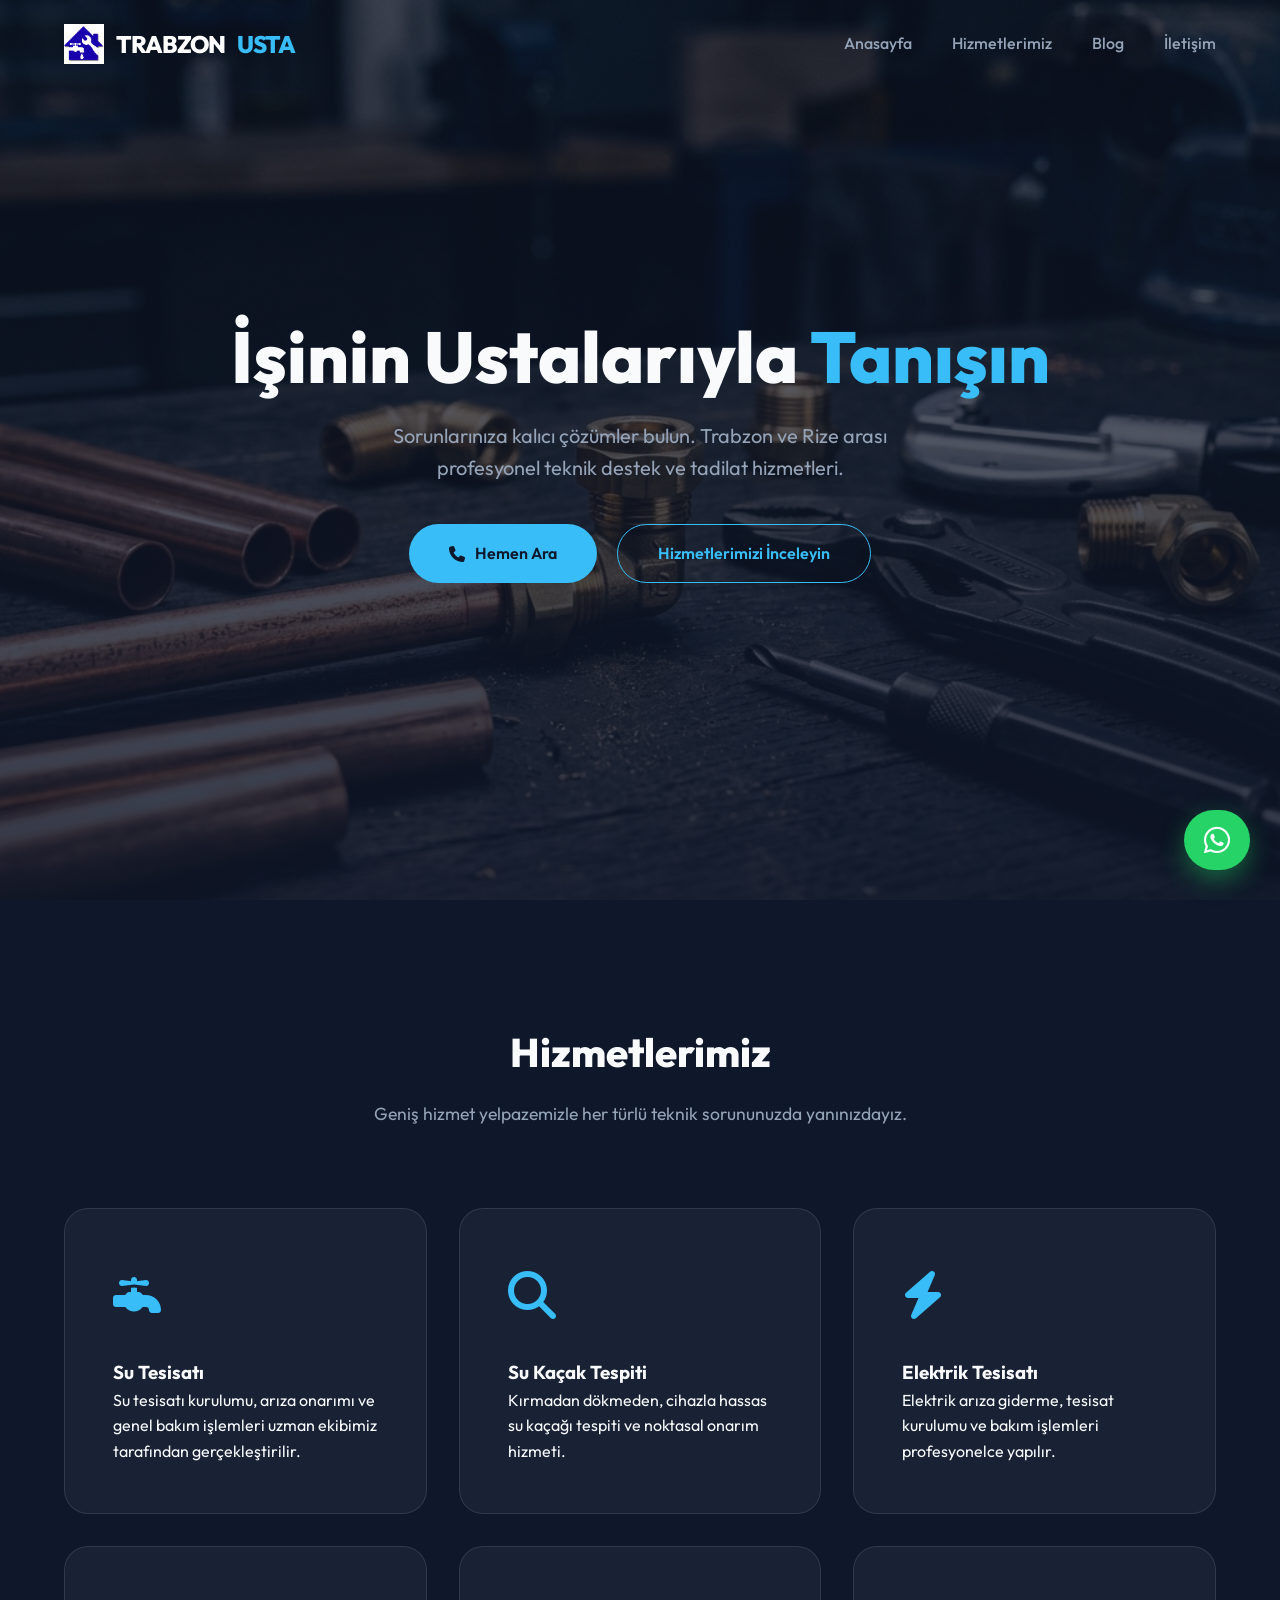
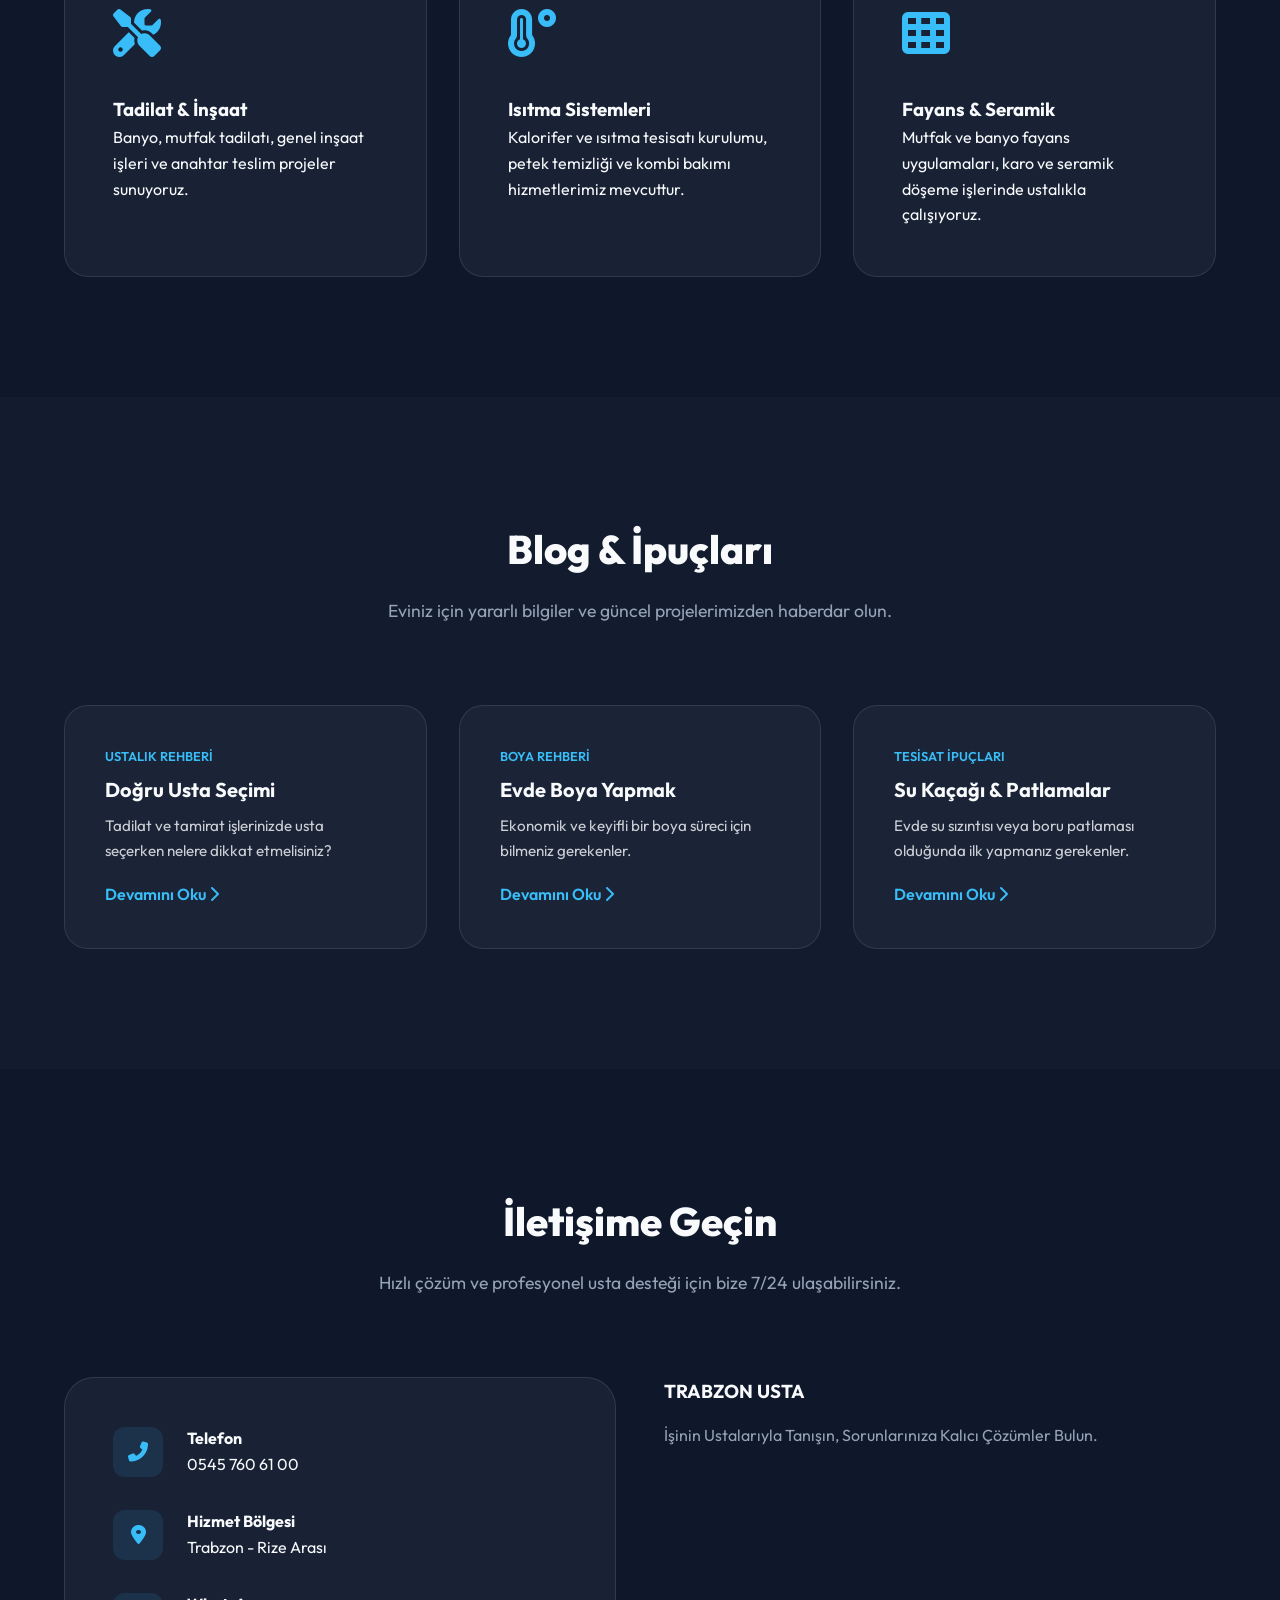
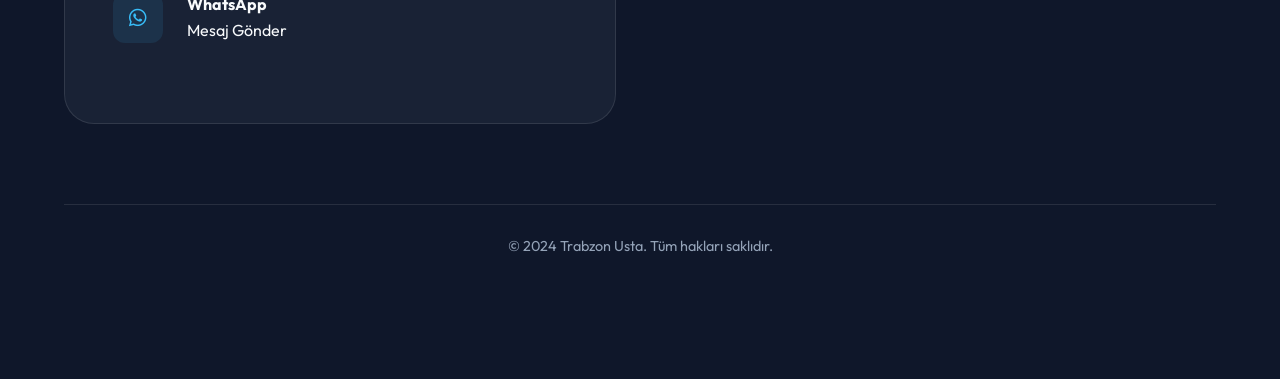
==== index.html @ 1ce7c8e1 "Fixed WhatsApp button glitch and added slide-out animation" ====
<!DOCTYPE html>
<html lang="tr">
<head>
    <meta charset="UTF-8">
    <meta name="viewport" content="width=device-width, initial-scale=1.0">
    <title>Trabzon Usta | İşinin Ustalarıyla Tanışın</title>
    <meta name="description" content="Trabzon ve Rize arası profesyonel su tesisatı, elektrik, tadilat ve genel inşaat işleri. Kalıcı çözümler için doğru adres.">
    
    <!-- Google Fonts -->
    <link rel="preconnect" href="https://fonts.googleapis.com">
    <link rel="preconnect" href="https://fonts.gstatic.com" crossorigin>
    
    <!-- Font Awesome -->
    <link rel="stylesheet" href="https://cdnjs.cloudflare.com/ajax/libs/font-awesome/6.4.0/css/all.min.css">
    
    <!-- Custom Style -->
    <link rel="stylesheet" href="style_v2.css">
</head>
<body>
    <div class="bg-mesh"></div>

    <nav id="navbar">
        <a href="#" class="logo">
            <img src="logo.png" alt="Trabzon Usta Logo">
            TRABZON<span>USTA</span>
        </a>
        <ul class="nav-links" id="nav-links">
            <li><a href="#home">Anasayfa</a></li>
            <li><a href="#services">Hizmetlerimiz</a></li>
            <li><a href="#blog">Blog</a></li>
            <li><a href="#contact">İletişim</a></li>
        </ul>
        <div class="mobile-toggle" id="mobile-toggle">
            <i class="fas fa-bars"></i>
        </div>
    </nav>

    <section class="hero" id="home">
        <div class="hero-content">
            <h1 class="reveal">İşinin Ustalarıyla <span>Tanışın</span></h1>
            <p class="reveal">Sorunlarınıza kalıcı çözümler bulun. Trabzon ve Rize arası profesyonel teknik destek ve tadilat hizmetleri.</p>
            <div class="cta-group reveal">
                <a href="tel:05457606100" class="btn btn-primary"><i class="fas fa-phone"></i> Hemen Ara</a>
                <a href="#services" class="btn btn-outline">Hizmetlerimizi İnceleyin</a>
            </div>
        </div>
    </section>

    <section class="section" id="services">
        <div class="section-header reveal">
            <h2>Hizmetlerimiz</h2>
            <p>Geniş hizmet yelpazemizle her türlü teknik sorununuzda yanınızdayız.</p>
        </div>
        <div class="services-grid">
            <div class="service-card reveal">
                <div class="service-icon"><i class="fas fa-faucet"></i></div>
                <h3>Su Tesisatı</h3>
                <p>Su tesisatı kurulumu, arıza onarımı ve genel bakım işlemleri uzman ekibimiz tarafından gerçekleştirilir.</p>
            </div>
            <div class="service-card reveal">
                <div class="service-icon"><i class="fas fa-search"></i></div>
                <h3>Su Kaçak Tespiti</h3>
                <p>Kırmadan dökmeden, cihazla hassas su kaçağı tespiti ve noktasal onarım hizmeti.</p>
            </div>
            <div class="service-card reveal">
                <div class="service-icon"><i class="fas fa-bolt"></i></div>
                <h3>Elektrik Tesisatı</h3>
                <p>Elektrik arıza giderme, tesisat kurulumu ve bakım işlemleri profesyonelce yapılır.</p>
            </div>
            <div class="service-card reveal">
                <div class="service-icon"><i class="fas fa-tools"></i></div>
                <h3>Tadilat & İnşaat</h3>
                <p>Banyo, mutfak tadilatı, genel inşaat işleri ve anahtar teslim projeler sunuyoruz.</p>
            </div>
            <div class="service-card reveal">
                <div class="service-icon"><i class="fas fa-temperature-high"></i></div>
                <h3>Isıtma Sistemleri</h3>
                <p>Kalorifer ve ısıtma tesisatı kurulumu, petek temizliği ve kombi bakımı hizmetlerimiz mevcuttur.</p>
            </div>
            <div class="service-card reveal">
                <div class="service-icon"><i class="fas fa-th"></i></div>
                <h3>Fayans & Seramik</h3>
                <p>Mutfak ve banyo fayans uygulamaları, karo ve seramik döşeme işlerinde ustalıkla çalışıyoruz.</p>
            </div>
        </div>
    </section>

    <section class="section" id="blog" style="background: rgba(30, 41, 59, 0.3);">
        <div class="section-header reveal">
            <h2>Blog & İpuçları</h2>
            <p>Eviniz için yararlı bilgiler ve güncel projelerimizden haberdar olun.</p>
        </div>
        <div class="services-grid" style="grid-template-columns: repeat(auto-fit, minmax(280px, 1fr));">
            <a href="blog/dogru-usta-secimi.html" class="blog-card-compact reveal">
                <div style="color: var(--accent-blue); font-size: 0.8rem; font-weight: 600; text-transform: uppercase; margin-bottom: 0.5rem;">Ustalık Rehberi</div>
                <h4 style="font-size: 1.25rem;">Doğru Usta Seçimi</h4>
                <p style="font-size: 0.95rem; opacity: 0.8; margin-top: 0.5rem;">Tadilat ve tamirat işlerinizde usta seçerken nelere dikkat etmelisiniz?</p>
                <div style="margin-top: auto; padding-top: 1.2rem; color: var(--accent-blue); font-weight: 600;">Devamını Oku <i class="fas fa-chevron-right"></i></div>
            </a>
            <a href="blog/evde-boya-yapmak.html" class="blog-card-compact reveal">
                <div style="color: var(--accent-blue); font-size: 0.8rem; font-weight: 600; text-transform: uppercase; margin-bottom: 0.5rem;">Boya Rehberi</div>
                <h4 style="font-size: 1.25rem;">Evde Boya Yapmak</h4>
                <p style="font-size: 0.95rem; opacity: 0.8; margin-top: 0.5rem;">Ekonomik ve keyifli bir boya süreci için bilmeniz gerekenler.</p>
                <div style="margin-top: auto; padding-top: 1.2rem; color: var(--accent-blue); font-weight: 600;">Devamını Oku <i class="fas fa-chevron-right"></i></div>
            </a>
            <a href="blog/su-kacagi-tespiti.html" class="blog-card-compact reveal">
                <div style="color: var(--accent-blue); font-size: 0.8rem; font-weight: 600; text-transform: uppercase; margin-bottom: 0.5rem;">Tesisat İpuçları</div>
                <h4 style="font-size: 1.25rem;">Su Kaçağı & Patlamalar</h4>
                <p style="font-size: 0.95rem; opacity: 0.8; margin-top: 0.5rem;">Evde su sızıntısı veya boru patlaması olduğunda ilk yapmanız gerekenler.</p>
                <div style="margin-top: auto; padding-top: 1.2rem; color: var(--accent-blue); font-weight: 600;">Devamını Oku <i class="fas fa-chevron-right"></i></div>
            </a>
        </div>
    </section>

    <footer class="section" id="contact">
        <div class="section-header reveal">
            <h2>İletişime Geçin</h2>
            <p>Hızlı çözüm ve profesyonel usta desteği için bize 7/24 ulaşabilirsiniz.</p>
        </div>
        
        <div class="contact-container">
            <div class="contact-info-card reveal">
                <div class="contact-item">
                    <i class="fas fa-phone-alt"></i>
                    <div>
                        <h4>Telefon</h4>
                        <p><a href="tel:05457606100" style="color: inherit; text-decoration: none;">0545 760 61 00</a></p>
                    </div>
                </div>
                <div class="contact-item">
                    <i class="fas fa-map-marker-alt"></i>
                    <div>
                        <h4>Hizmet Bölgesi</h4>
                        <p>Trabzon - Rize Arası</p>
                    </div>
                </div>
                <div class="contact-item">
                    <i class="fab fa-whatsapp"></i>
                    <div>
                        <h4>WhatsApp</h4>
                        <p><a href="https://wa.me/905457606100" style="color: inherit; text-decoration: none;">Mesaj Gönder</a></p>
                    </div>
                </div>
            </div>

            <div class="reveal">
                <h3>TRABZON USTA</h3>
                <p style="color: var(--text-secondary); margin-top: 1rem;">İşinin Ustalarıyla Tanışın, Sorunlarınıza Kalıcı Çözümler Bulun.</p>
            </div>
        </div>

        <div style="text-align: center; margin-top: 80px; padding-top: 30px; border-top: 1px solid var(--glass-border);">
            <p style="color: var(--text-secondary); font-size: 0.9rem;">&copy; 2024 Trabzon Usta. Tüm hakları saklıdır.</p>
        </div>
    </footer>

    <!-- WhatsApp Button Animated -->
    <a href="https://wa.me/905457606100" class="whatsapp-btn" target="_blank">
        <i class="fab fa-whatsapp"></i>
        <span>Bize Ulaşın</span>
    </a>

    <script src="main.js"></script>
</body>
</html>
---- style_v2.css ----
@import url('https://fonts.googleapis.com/css2?family=Outfit:wght@300;400;600;800&display=swap');

:root {
    --bg-dark: #0f172a;
    --bg-card: rgba(30, 41, 59, 0.7);
    --accent-blue: #38bdf8;
    --accent-gold: #fbbf24;
    --text-primary: #f8fafc;
    --text-secondary: #94a3b8;
    --glass-border: rgba(255, 255, 255, 0.1);
    --transition-smooth: all 0.4s cubic-bezier(0.4, 0, 0.2, 1);
}

* { margin: 0; padding: 0; box-sizing: border-box; font-family: 'Outfit', sans-serif; }
html { scroll-behavior: smooth; }
body { background-color: var(--bg-dark); color: var(--text-primary); line-height: 1.6; overflow-x: hidden; }

/* Background Mesh */
.bg-mesh {
    position: fixed; top: 0; left: 0; width: 100%; height: 100%; z-index: -2;
    background: radial-gradient(circle at 0% 0%, rgba(56, 189, 248, 0.08) 0%, transparent 50%),
                radial-gradient(circle at 100% 100%, rgba(251, 191, 36, 0.05) 0%, transparent 50%);
}

/* Navbar */
nav {
    position: fixed; top: 0; width: 100%; padding: 1.5rem 5%;
    display: flex; justify-content: space-between; align-items: center;
    z-index: 1000; transition: var(--transition-smooth);
}

nav.scrolled {
    background: rgba(15, 23, 42, 0.85);
    -webkit-backdrop-filter: blur(12px); backdrop-filter: blur(12px);
    padding: 1rem 5%; border-bottom: 1px solid var(--glass-border);
}

.logo { 
    font-size: 1.5rem; font-weight: 800; text-decoration: none; color: white; letter-spacing: -1px; 
    display: flex; align-items: center; gap: 12px;
}
.logo img { height: 40px; width: auto; }
.logo span { color: var(--accent-blue); }

.nav-links { display: flex; gap: 2.5rem; list-style: none; }
.nav-links a { text-decoration: none; color: var(--text-secondary); font-weight: 500; transition: var(--transition-smooth); }
.nav-links a:hover { color: white; }

.mobile-toggle { display: none; color: white; font-size: 1.5rem; cursor: pointer; }

/* Hero Section */
.hero {
    height: 100vh; min-height: 600px; display: flex; align-items: center; justify-content: center; text-align: center;
    background: linear-gradient(rgba(15,23,42,0.6), rgba(15,23,42,0.85)), url('background.png');
    background-size: cover; background-position: center; background-attachment: fixed;
    padding: 0 5%;
}

.hero-content { max-width: 850px; }
.hero h1 { font-size: clamp(2.2rem, 8vw, 4.5rem); font-weight: 800; margin-bottom: 1.5rem; line-height: 1.1; }
.hero h1 span { color: var(--accent-blue); }
.hero p { font-size: 1.25rem; color: var(--text-secondary); margin-bottom: 2.5rem; max-width: 600px; margin-left: auto; margin-right: auto; }

.cta-group { display: flex; gap: 1.2rem; justify-content: center; flex-wrap: wrap; }

/* Buttons */
.btn { 
    padding: 1rem 2.5rem; border-radius: 50px; text-decoration: none; font-weight: 600; 
    transition: var(--transition-smooth); display: inline-flex; align-items: center; gap: 10px;
}
.btn-primary { background: var(--accent-blue); color: var(--bg-dark); }
.btn-outline { border: 1px solid var(--accent-blue); color: var(--accent-blue); }

.btn:hover { transform: translateY(-5px); box-shadow: 0 10px 20px rgba(56, 189, 248, 0.2); }

/* Sections */
.section { padding: 120px 5%; position: relative; }
.section-header { text-align: center; margin-bottom: 80px; }
.section-header h2 { font-size: 2.5rem; margin-bottom: 1rem; font-weight: 800; }
.section-header p { color: var(--text-secondary); font-size: 1.1rem; }

/* Grids */
.services-grid { display: grid; grid-template-columns: repeat(auto-fit, minmax(320px, 1fr)); gap: 2rem; }
.service-card {
    background: var(--bg-card); padding: 3rem; border-radius: 24px; border: 1px solid var(--glass-border);
    -webkit-backdrop-filter: blur(10px); backdrop-filter: blur(10px); transition: var(--transition-smooth);
}
.service-card:hover { transform: translateY(-10px); border-color: var(--accent-blue); background: rgba(30, 41, 59, 0.9); }
.service-icon { font-size: 3rem; color: var(--accent-blue); margin-bottom: 1.5rem; }

/* Blog Compact Cards */
.blog-card-compact {
    background: var(--bg-card); padding: 2.5rem; border-radius: 24px; border: 1px solid var(--glass-border);
    text-decoration: none !important; color: inherit; transition: var(--transition-smooth);
    -webkit-backdrop-filter: blur(10px); backdrop-filter: blur(10px);
    display: flex; flex-direction: column; height: 100%;
}
.blog-card-compact:hover { border-color: var(--accent-blue); transform: translateY(-8px); background: rgba(30, 41, 59, 0.9); }

/* Contact Area */
.contact-container { display: grid; grid-template-columns: repeat(auto-fit, minmax(300px, 1fr)); gap: 3rem; margin-top: 50px; }
.contact-info-card { padding: 3rem; background: var(--bg-card); border-radius: 30px; border: 1px solid var(--glass-border); }
.contact-item { display: flex; align-items: center; gap: 1.5rem; margin-bottom: 2rem; }
.contact-item i { width: 50px; height: 50px; background: rgba(56, 189, 248, 0.1); border-radius: 12px; display: flex; justify-content: center; align-items: center; color: var(--accent-blue); font-size: 1.25rem; }

/* WhatsApp Premium Button */
.whatsapp-btn {
    position: fixed; bottom: 30px; right: 30px; 
    height: 60px; min-width: 60px;
    background: #25d366; border-radius: 50px; 
    display: flex; align-items: center; justify-content: center;
    color: white; text-decoration: none !important;
    box-shadow: 0 10px 25px rgba(37, 211, 102, 0.4); z-index: 1001;
    transition: all 0.5s cubic-bezier(0.68, -0.55, 0.265, 1.55);
    overflow: hidden; padding: 0 18px; border: none;
}
.whatsapp-btn i { font-size: 30px; min-width: 30px; text-align: center; border: none; text-decoration: none; }
.whatsapp-btn span {
    max-width: 0; opacity: 0; white-space: nowrap;
    transition: all 0.5s ease; font-weight: 600; font-size: 1rem;
    margin-left: 0;
}
.whatsapp-btn:hover {
    padding: 0 25px; border-radius: 50px;
}
.whatsapp-btn:hover span {
    max-width: 200px; opacity: 1; margin-left: 10px;
}
.whatsapp-btn::after { display: none; } /* Bozuk çizgileri engellemek için */

@keyframes pulse-wa {
    0% { box-shadow: 0 0 0 0 rgba(37, 211, 102, 0.7); }
    70% { box-shadow: 0 0 0 15px rgba(37, 211, 102, 0); }
    100% { box-shadow: 0 0 0 0 rgba(37, 211, 102, 0); }
}
.whatsapp-btn { animation: pulse-wa 2s infinite; }

/* Animations */
.reveal { opacity: 0; transform: translateY(30px); transition: 1s cubic-bezier(0.4, 0, 0.2, 1); }
.reveal.active { opacity: 1; transform: translateY(0); }

/* Mobile */
@media (max-width: 768px) {
    .section { padding: 80px 5%; }
    .hero h1 { font-size: 2.5rem; }
    .nav-links { display: none; } /* Simplified */
    .whatsapp-btn span { display: none; } /* Mobilde sadece ikon kalsın yer kaplamasın */
    .whatsapp-btn { width: 60px; padding: 0; border-radius: 50%; }
}
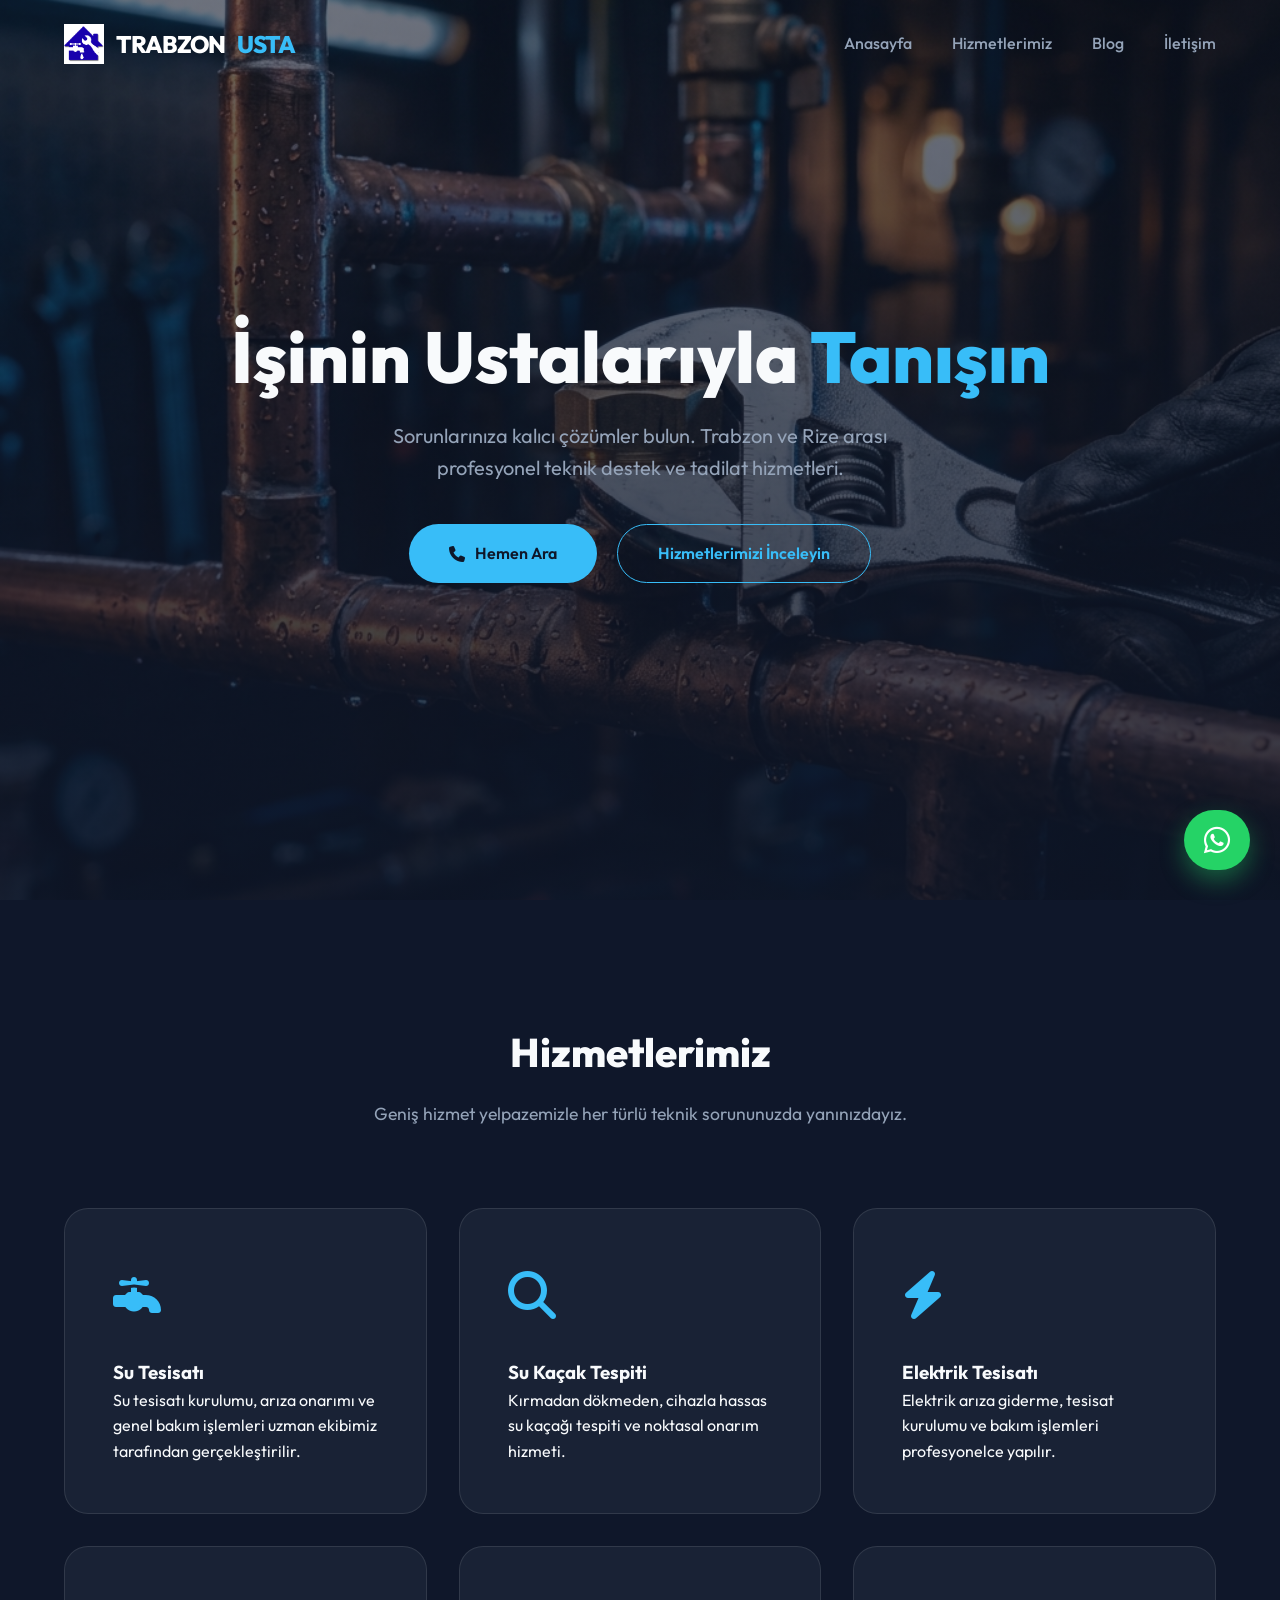
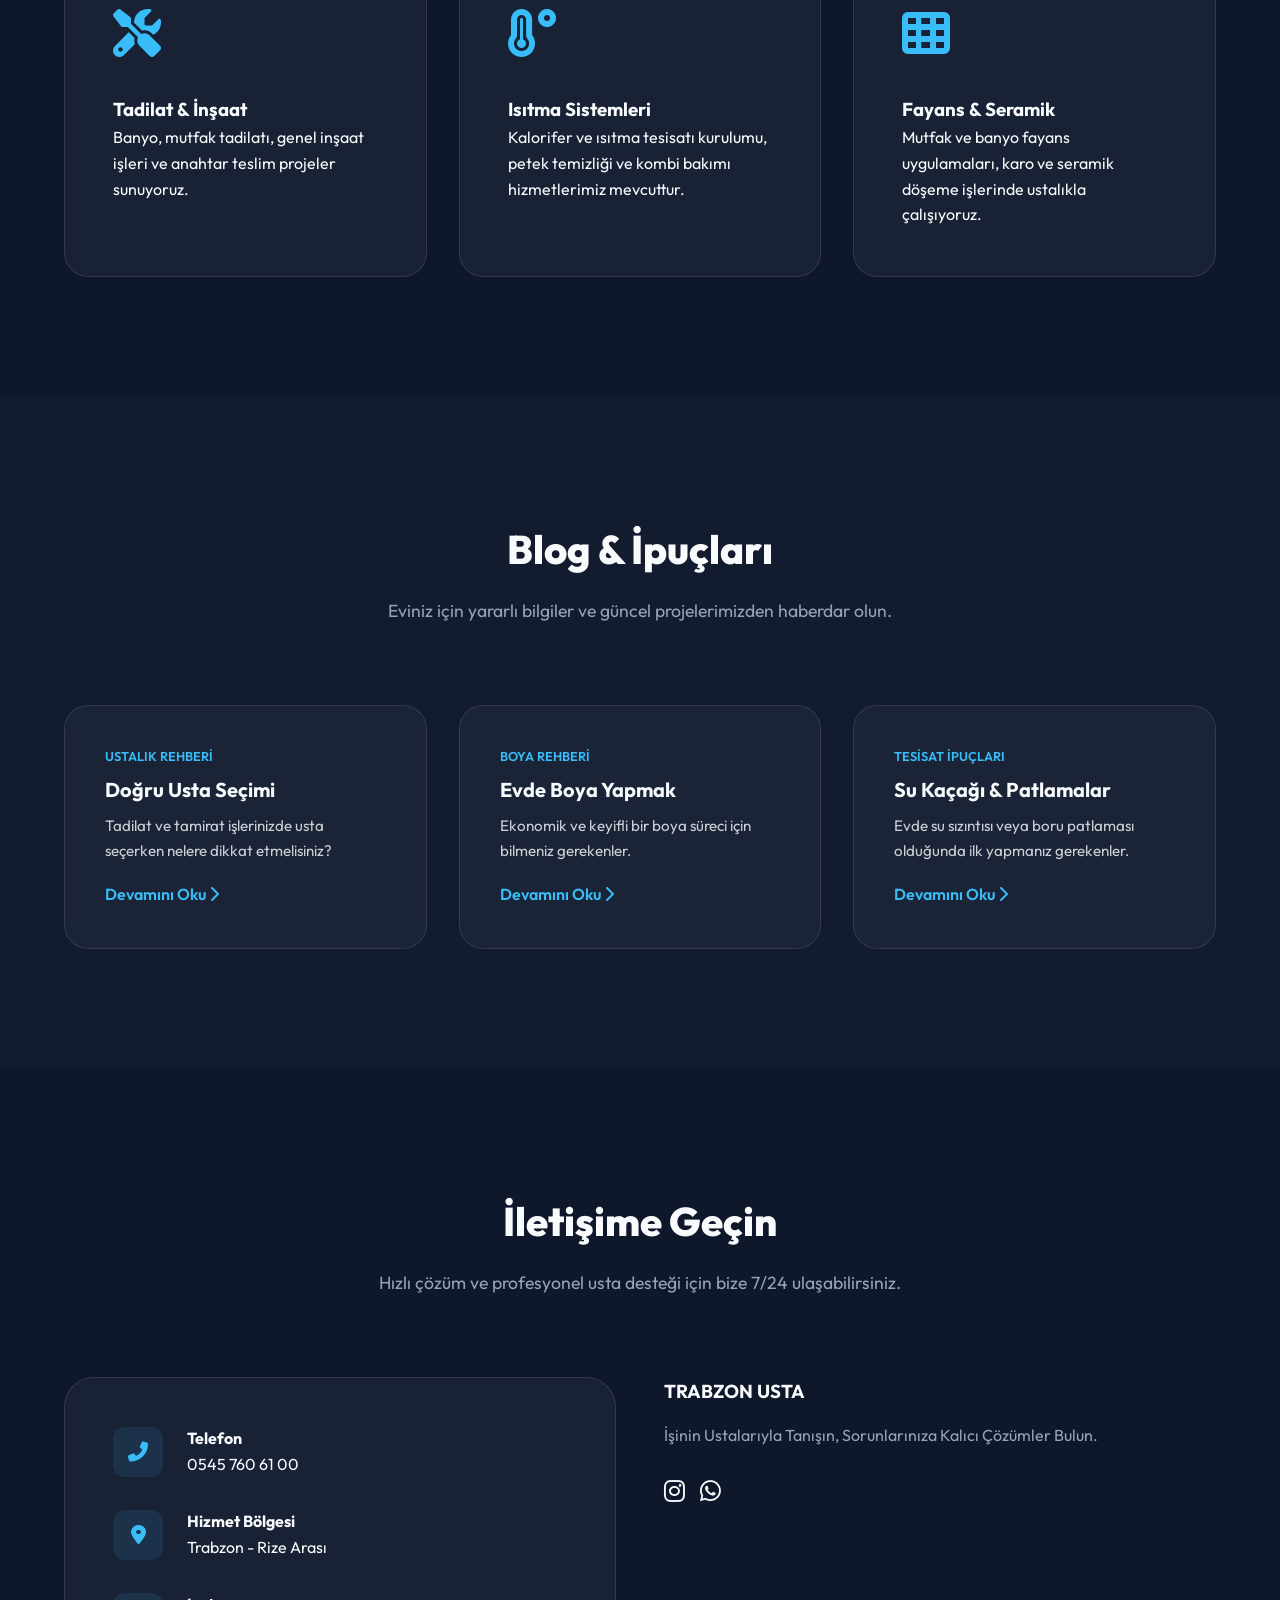
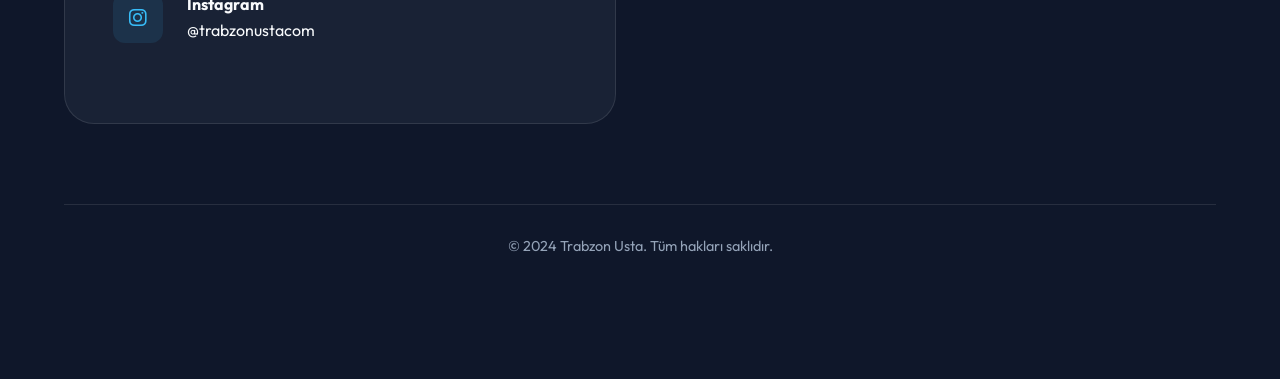
==== commit 6c30df3e: "Added Instagram social media link to footer and contact sections" ====
--- a/index.html
+++ b/index.html
@@ -135,10 +135,10 @@
                     </div>
                 </div>
                 <div class="contact-item">
-                    <i class="fab fa-whatsapp"></i>
+                    <i class="fab fa-instagram"></i>
                     <div>
-                        <h4>WhatsApp</h4>
-                        <p><a href="https://wa.me/905457606100" style="color: inherit; text-decoration: none;">Mesaj Gönder</a></p>
+                        <h4>Instagram</h4>
+                        <p><a href="https://www.instagram.com/trabzonustacom" target="_blank" style="color: inherit; text-decoration: none;">@trabzonustacom</a></p>
                     </div>
                 </div>
             </div>
@@ -146,6 +146,10 @@
             <div class="reveal">
                 <h3>TRABZON USTA</h3>
                 <p style="color: var(--text-secondary); margin-top: 1rem;">İşinin Ustalarıyla Tanışın, Sorunlarınıza Kalıcı Çözümler Bulun.</p>
+                <div style="margin-top: 1.5rem; display: flex; gap: 15px;">
+                    <a href="https://www.instagram.com/trabzonustacom" target="_blank" style="color: var(--text-primary); font-size: 1.5rem; transition: var(--transition-smooth);"><i class="fab fa-instagram"></i></a>
+                    <a href="https://wa.me/905457606100" target="_blank" style="color: var(--text-primary); font-size: 1.5rem; transition: var(--transition-smooth);"><i class="fab fa-whatsapp"></i></a>
+                </div>
             </div>
         </div>
 
--- a/style_v2.css
+++ b/style_v2.css
@@ -102,6 +102,9 @@
 .contact-info-card { padding: 3rem; background: var(--bg-card); border-radius: 30px; border: 1px solid var(--glass-border); }
 .contact-item { display: flex; align-items: center; gap: 1.5rem; margin-bottom: 2rem; }
 .contact-item i { width: 50px; height: 50px; background: rgba(56, 189, 248, 0.1); border-radius: 12px; display: flex; justify-content: center; align-items: center; color: var(--accent-blue); font-size: 1.25rem; }
+.contact-item a:hover { color: var(--accent-blue) !important; text-decoration: underline; }
+
+.reveal h3 + div a:hover { color: var(--accent-blue) !important; transform: scale(1.2); }
 
 /* WhatsApp Premium Button */
 .whatsapp-btn {
@@ -126,7 +129,7 @@
 .whatsapp-btn:hover span {
     max-width: 200px; opacity: 1; margin-left: 10px;
 }
-.whatsapp-btn::after { display: none; } /* Bozuk çizgileri engellemek için */
+.whatsapp-btn::after { display: none; }
 
 @keyframes pulse-wa {
     0% { box-shadow: 0 0 0 0 rgba(37, 211, 102, 0.7); }
@@ -143,7 +146,7 @@
 @media (max-width: 768px) {
     .section { padding: 80px 5%; }
     .hero h1 { font-size: 2.5rem; }
-    .nav-links { display: none; } /* Simplified */
-    .whatsapp-btn span { display: none; } /* Mobilde sadece ikon kalsın yer kaplamasın */
+    .nav-links { display: none; }
+    .whatsapp-btn span { display: none; }
     .whatsapp-btn { width: 60px; padding: 0; border-radius: 50%; }
 }
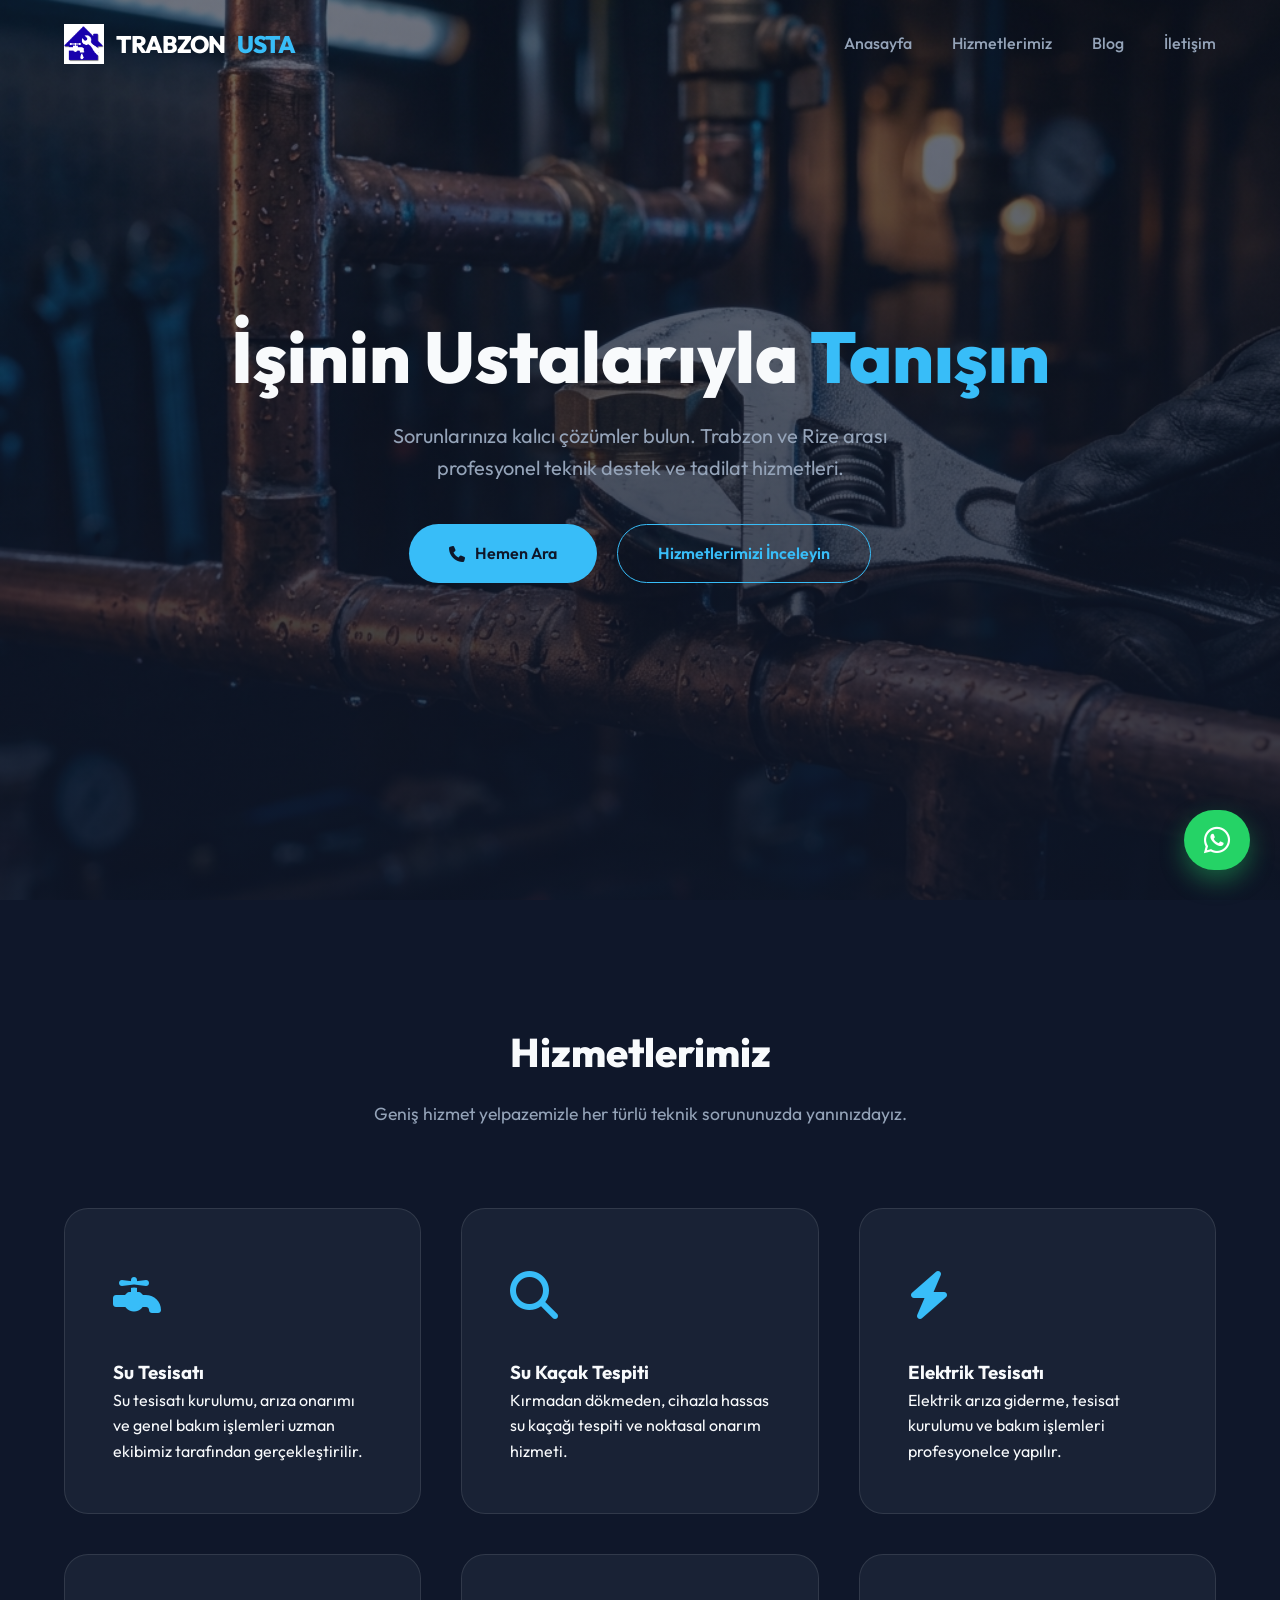
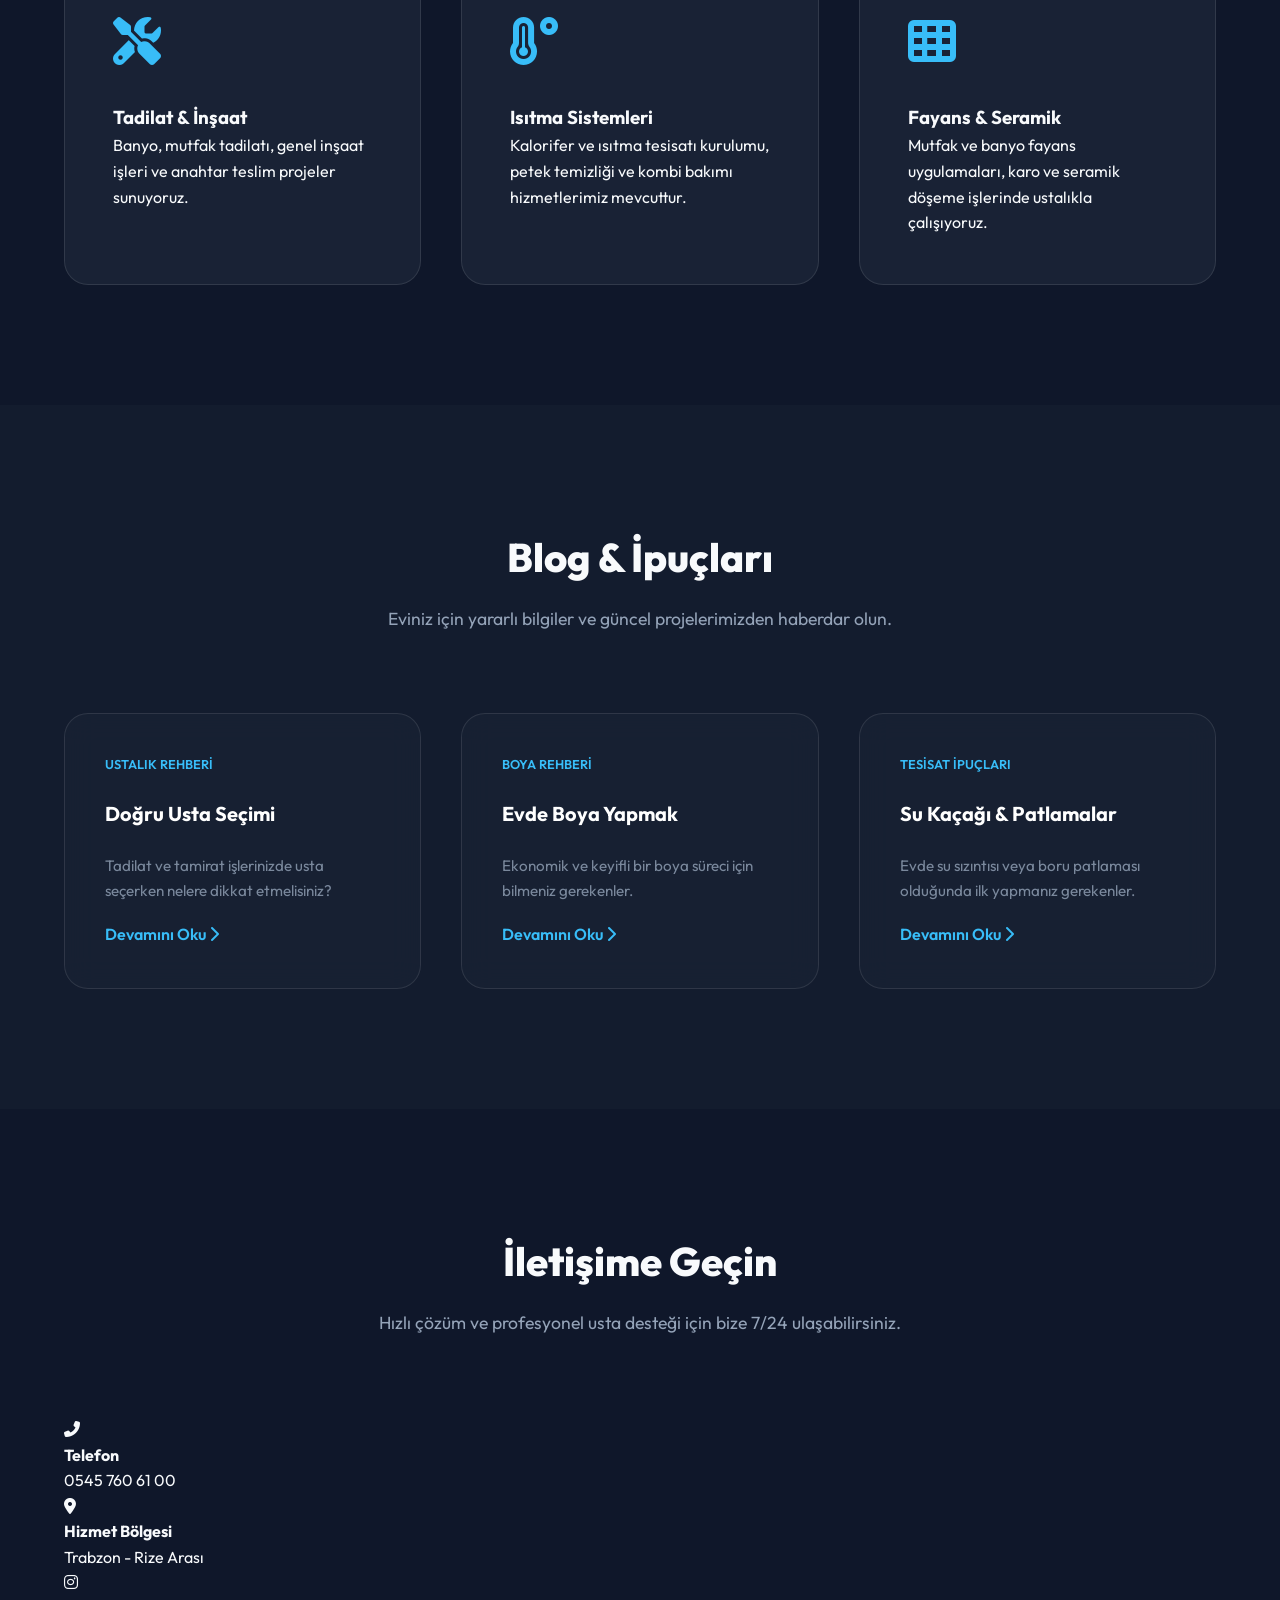
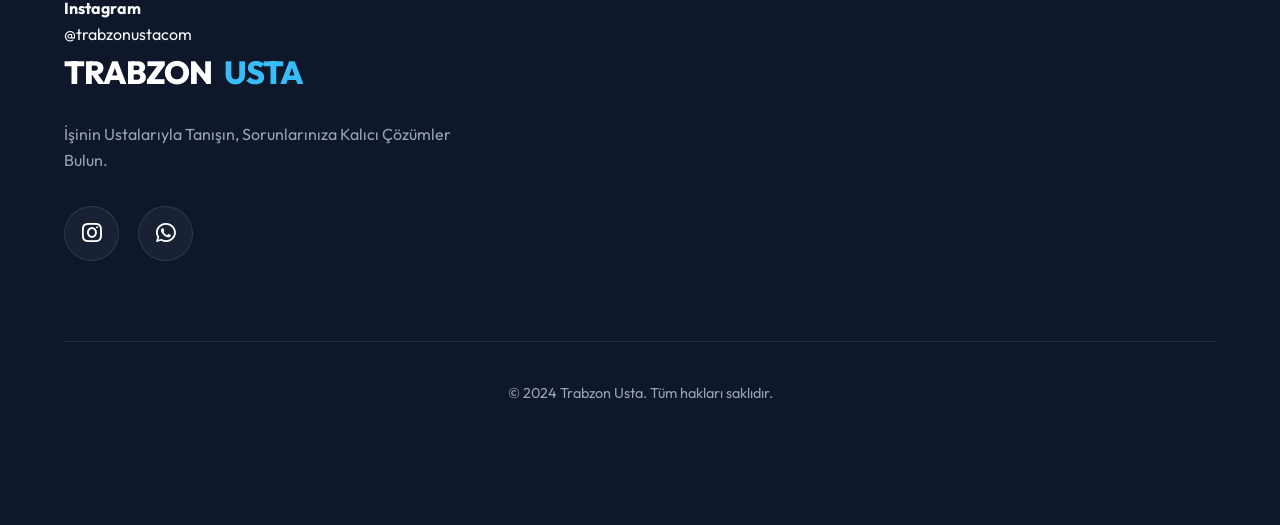
==== commit fbcfc4e3: "Fixed footer design and restored missing reveal animations" ====
--- a/index.html
+++ b/index.html
@@ -5,6 +5,9 @@
     <meta name="viewport" content="width=device-width, initial-scale=1.0">
     <title>Trabzon Usta | İşinin Ustalarıyla Tanışın</title>
     <meta name="description" content="Trabzon ve Rize arası profesyonel su tesisatı, elektrik, tadilat ve genel inşaat işleri. Kalıcı çözümler için doğru adres.">
+    
+    <!-- Favicon -->
+    <link rel="icon" type="image/png" href="logo.png">
     
     <!-- Google Fonts -->
     <link rel="preconnect" href="https://fonts.googleapis.com">
@@ -124,7 +127,7 @@
                     <i class="fas fa-phone-alt"></i>
                     <div>
                         <h4>Telefon</h4>
-                        <p><a href="tel:05457606100" style="color: inherit; text-decoration: none;">0545 760 61 00</a></p>
+                        <p><a href="tel:05457606100">0545 760 61 00</a></p>
                     </div>
                 </div>
                 <div class="contact-item">
@@ -138,23 +141,23 @@
                     <i class="fab fa-instagram"></i>
                     <div>
                         <h4>Instagram</h4>
-                        <p><a href="https://www.instagram.com/trabzonustacom" target="_blank" style="color: inherit; text-decoration: none;">@trabzonustacom</a></p>
+                        <p><a href="https://www.instagram.com/trabzonustacom" target="_blank">@trabzonustacom</a></p>
                     </div>
                 </div>
             </div>
 
-            <div class="reveal">
-                <h3>TRABZON USTA</h3>
-                <p style="color: var(--text-secondary); margin-top: 1rem;">İşinin Ustalarıyla Tanışın, Sorunlarınıza Kalıcı Çözümler Bulun.</p>
-                <div style="margin-top: 1.5rem; display: flex; gap: 15px;">
-                    <a href="https://www.instagram.com/trabzonustacom" target="_blank" style="color: var(--text-primary); font-size: 1.5rem; transition: var(--transition-smooth);"><i class="fab fa-instagram"></i></a>
-                    <a href="https://wa.me/905457606100" target="_blank" style="color: var(--text-primary); font-size: 1.5rem; transition: var(--transition-smooth);"><i class="fab fa-whatsapp"></i></a>
+            <div class="footer-brand-area reveal">
+                <a href="#" class="logo footer-logo">TRABZON<span>USTA</span></a>
+                <p class="footer-description">İşinin Ustalarıyla Tanışın, Sorunlarınıza Kalıcı Çözümler Bulun.</p>
+                <div class="footer-social-group">
+                    <a href="https://www.instagram.com/trabzonustacom" target="_blank" class="social-icon"><i class="fab fa-instagram"></i></a>
+                    <a href="https://wa.me/905457606100" target="_blank" class="social-icon"><i class="fab fa-whatsapp"></i></a>
                 </div>
             </div>
         </div>
 
-        <div style="text-align: center; margin-top: 80px; padding-top: 30px; border-top: 1px solid var(--glass-border);">
-            <p style="color: var(--text-secondary); font-size: 0.9rem;">&copy; 2024 Trabzon Usta. Tüm hakları saklıdır.</p>
+        <div class="footer-bottom">
+            <p>&copy; 2024 Trabzon Usta. Tüm hakları saklıdır.</p>
         </div>
     </footer>
 
--- a/style_v2.css
+++ b/style_v2.css
@@ -14,6 +14,9 @@
 * { margin: 0; padding: 0; box-sizing: border-box; font-family: 'Outfit', sans-serif; }
 html { scroll-behavior: smooth; }
 body { background-color: var(--bg-dark); color: var(--text-primary); line-height: 1.6; overflow-x: hidden; }
+
+/* Global Link Cleanup */
+a { text-decoration: none !important; color: inherit; }
 
 /* Background Mesh */
 .bg-mesh {
@@ -36,17 +39,17 @@
 }
 
 .logo { 
-    font-size: 1.5rem; font-weight: 800; text-decoration: none; color: white; letter-spacing: -1px; 
+    font-size: 1.5rem; font-weight: 800; color: white !important; letter-spacing: -1px; 
     display: flex; align-items: center; gap: 12px;
 }
 .logo img { height: 40px; width: auto; }
 .logo span { color: var(--accent-blue); }
 
 .nav-links { display: flex; gap: 2.5rem; list-style: none; }
-.nav-links a { text-decoration: none; color: var(--text-secondary); font-weight: 500; transition: var(--transition-smooth); }
-.nav-links a:hover { color: white; }
+.nav-links a { color: var(--text-secondary); font-weight: 500; transition: var(--transition-smooth); }
+.nav-links a:hover { color: white !important; }
 
-.mobile-toggle { display: none; color: white; font-size: 1.5rem; cursor: pointer; }
+.mobile-toggle { display: none; color: white; font-size: 1.8rem; cursor: pointer; z-index: 1001; }
 
 /* Hero Section */
 .hero {
@@ -56,7 +59,6 @@
     padding: 0 5%;
 }
 
-.hero-content { max-width: 850px; }
 .hero h1 { font-size: clamp(2.2rem, 8vw, 4.5rem); font-weight: 800; margin-bottom: 1.5rem; line-height: 1.1; }
 .hero h1 span { color: var(--accent-blue); }
 .hero p { font-size: 1.25rem; color: var(--text-secondary); margin-bottom: 2.5rem; max-width: 600px; margin-left: auto; margin-right: auto; }
@@ -65,12 +67,11 @@
 
 /* Buttons */
 .btn { 
-    padding: 1rem 2.5rem; border-radius: 50px; text-decoration: none; font-weight: 600; 
+    padding: 1rem 2.5rem; border-radius: 50px; font-weight: 600; 
     transition: var(--transition-smooth); display: inline-flex; align-items: center; gap: 10px;
 }
-.btn-primary { background: var(--accent-blue); color: var(--bg-dark); }
-.btn-outline { border: 1px solid var(--accent-blue); color: var(--accent-blue); }
-
+.btn-primary { background: var(--accent-blue); color: var(--bg-dark) !important; }
+.btn-outline { border: 1px solid var(--accent-blue); color: var(--accent-blue) !important; }
 .btn:hover { transform: translateY(-5px); box-shadow: 0 10px 20px rgba(56, 189, 248, 0.2); }
 
 /* Sections */
@@ -80,7 +81,8 @@
 .section-header p { color: var(--text-secondary); font-size: 1.1rem; }
 
 /* Grids */
-.services-grid { display: grid; grid-template-columns: repeat(auto-fit, minmax(320px, 1fr)); gap: 2rem; }
+.services-grid { display: grid; grid-template-columns: repeat(auto-fit, minmax(320px, 1fr)); gap: 2.5rem; }
+
 .service-card {
     background: var(--bg-card); padding: 3rem; border-radius: 24px; border: 1px solid var(--glass-border);
     -webkit-backdrop-filter: blur(10px); backdrop-filter: blur(10px); transition: var(--transition-smooth);
@@ -88,65 +90,91 @@
 .service-card:hover { transform: translateY(-10px); border-color: var(--accent-blue); background: rgba(30, 41, 59, 0.9); }
 .service-icon { font-size: 3rem; color: var(--accent-blue); margin-bottom: 1.5rem; }
 
-/* Blog Compact Cards */
+/* Blog Compact Cards - REFINED */
 .blog-card-compact {
-    background: var(--bg-card); padding: 2.5rem; border-radius: 24px; border: 1px solid var(--glass-border);
-    text-decoration: none !important; color: inherit; transition: var(--transition-smooth);
-    -webkit-backdrop-filter: blur(10px); backdrop-filter: blur(10px);
-    display: flex; flex-direction: column; height: 100%;
+    background: rgba(30, 41, 59, 0.4); 
+    padding: 2.5rem; 
+    border-radius: 24px; 
+    border: 1px solid var(--glass-border);
+    transition: var(--transition-smooth);
+    -webkit-backdrop-filter: blur(15px); 
+    backdrop-filter: blur(15px);
+    display: flex; 
+    flex-direction: column; 
+    height: 100%;
 }
-.blog-card-compact:hover { border-color: var(--accent-blue); transform: translateY(-8px); background: rgba(30, 41, 59, 0.9); }
+.blog-card-compact:hover { 
+    border-color: var(--accent-blue); 
+    transform: translateY(-8px); 
+    background: rgba(30, 41, 59, 0.8); 
+    box-shadow: 0 20px 40px rgba(0,0,0,0.3);
+}
+.blog-card-compact h4 { font-size: 1.4rem; margin: 1rem 0; color: white; }
+.blog-card-compact p { color: var(--text-secondary); font-size: 1rem; line-height: 1.6; }
 
-/* Contact Area */
-.contact-container { display: grid; grid-template-columns: repeat(auto-fit, minmax(300px, 1fr)); gap: 3rem; margin-top: 50px; }
-.contact-info-card { padding: 3rem; background: var(--bg-card); border-radius: 30px; border: 1px solid var(--glass-border); }
-.contact-item { display: flex; align-items: center; gap: 1.5rem; margin-bottom: 2rem; }
-.contact-item i { width: 50px; height: 50px; background: rgba(56, 189, 248, 0.1); border-radius: 12px; display: flex; justify-content: center; align-items: center; color: var(--accent-blue); font-size: 1.25rem; }
-.contact-item a:hover { color: var(--accent-blue) !important; text-decoration: underline; }
-
-.reveal h3 + div a:hover { color: var(--accent-blue) !important; transform: scale(1.2); }
-
-/* WhatsApp Premium Button */
+/* WhatsApp */
 .whatsapp-btn {
     position: fixed; bottom: 30px; right: 30px; 
     height: 60px; min-width: 60px;
     background: #25d366; border-radius: 50px; 
     display: flex; align-items: center; justify-content: center;
-    color: white; text-decoration: none !important;
+    color: white !important;
     box-shadow: 0 10px 25px rgba(37, 211, 102, 0.4); z-index: 1001;
     transition: all 0.5s cubic-bezier(0.68, -0.55, 0.265, 1.55);
     overflow: hidden; padding: 0 18px; border: none;
 }
-.whatsapp-btn i { font-size: 30px; min-width: 30px; text-align: center; border: none; text-decoration: none; }
+.whatsapp-btn i { font-size: 30px; min-width: 30px; text-align: center; }
 .whatsapp-btn span {
     max-width: 0; opacity: 0; white-space: nowrap;
     transition: all 0.5s ease; font-weight: 600; font-size: 1rem;
-    margin-left: 0;
 }
-.whatsapp-btn:hover {
-    padding: 0 25px; border-radius: 50px;
-}
-.whatsapp-btn:hover span {
-    max-width: 200px; opacity: 1; margin-left: 10px;
-}
-.whatsapp-btn::after { display: none; }
-
-@keyframes pulse-wa {
-    0% { box-shadow: 0 0 0 0 rgba(37, 211, 102, 0.7); }
-    70% { box-shadow: 0 0 0 15px rgba(37, 211, 102, 0); }
-    100% { box-shadow: 0 0 0 0 rgba(37, 211, 102, 0); }
-}
-.whatsapp-btn { animation: pulse-wa 2s infinite; }
-
-/* Animations */
-.reveal { opacity: 0; transform: translateY(30px); transition: 1s cubic-bezier(0.4, 0, 0.2, 1); }
-.reveal.active { opacity: 1; transform: translateY(0); }
+.whatsapp-btn:hover { padding: 0 25px; }
+.whatsapp-btn:hover span { max-width: 200px; opacity: 1; margin-left: 10px; }
 
 /* Mobile */
 @media (max-width: 768px) {
     .section { padding: 80px 5%; }
     .hero h1 { font-size: 2.5rem; }
-    .nav-links { display: none; }
+    .mobile-toggle { display: block; }
+    .nav-links {
+        position: fixed; top: 0; right: -100%; width: 100%; height: 100vh;
+        background: rgba(15, 23, 42, 0.98); -webkit-backdrop-filter: blur(20px); backdrop-filter: blur(20px);
+        flex-direction: column; justify-content: center; align-items: center; 
+        transition: 0.5s ease; gap: 3rem; z-index: 1000;
+    }
+    .nav-links.active { right: 0; }
+    .nav-links a { font-size: 1.8rem; color: white !important; }
+    .cta-group { flex-direction: column; gap: 1rem; }
+    .btn { width: 100%; justify-content: center; }
     .whatsapp-btn span { display: none; }
     .whatsapp-btn { width: 60px; padding: 0; border-radius: 50%; }
 }
+
+/* Footer & Contact Specifics (ONLY) */
+.footer-brand-area { display: flex; flex-direction: column; gap: 1.5rem; }
+.footer-logo { font-size: 2rem !important; }
+.footer-description { color: var(--text-secondary); max-width: 400px; }
+
+.footer-social-group { display: flex; gap: 1.2rem; margin-top: 0.5rem; }
+.social-icon { 
+    width: 55px; height: 55px; background: var(--bg-card); border-radius: 50%;
+    display: flex; justify-content: center; align-items: center;
+    border: 1px solid var(--glass-border); color: white !important; font-size: 1.4rem;
+    transition: var(--transition-smooth); -webkit-backdrop-filter: blur(10px); backdrop-filter: blur(10px);
+}
+.social-icon:hover { 
+    transform: translateY(-5px) scale(1.1); border-color: var(--accent-blue); color: var(--accent-blue) !important;
+    background: rgba(30, 41, 59, 0.9);
+}
+
+.footer-bottom { 
+    text-align: center; margin-top: 80px; padding-top: 40px; 
+    border-top: 1px solid var(--glass-border); color: var(--text-secondary); font-size: 0.9rem;
+}
+
+.contact-item a:hover { color: var(--accent-blue) !important; }
+
+@media (max-width: 768px) {
+    .footer-brand-area { align-items: center; text-align: center; margin-top: 2rem; }
+    .footer-social-group { justify-content: center; }
+}
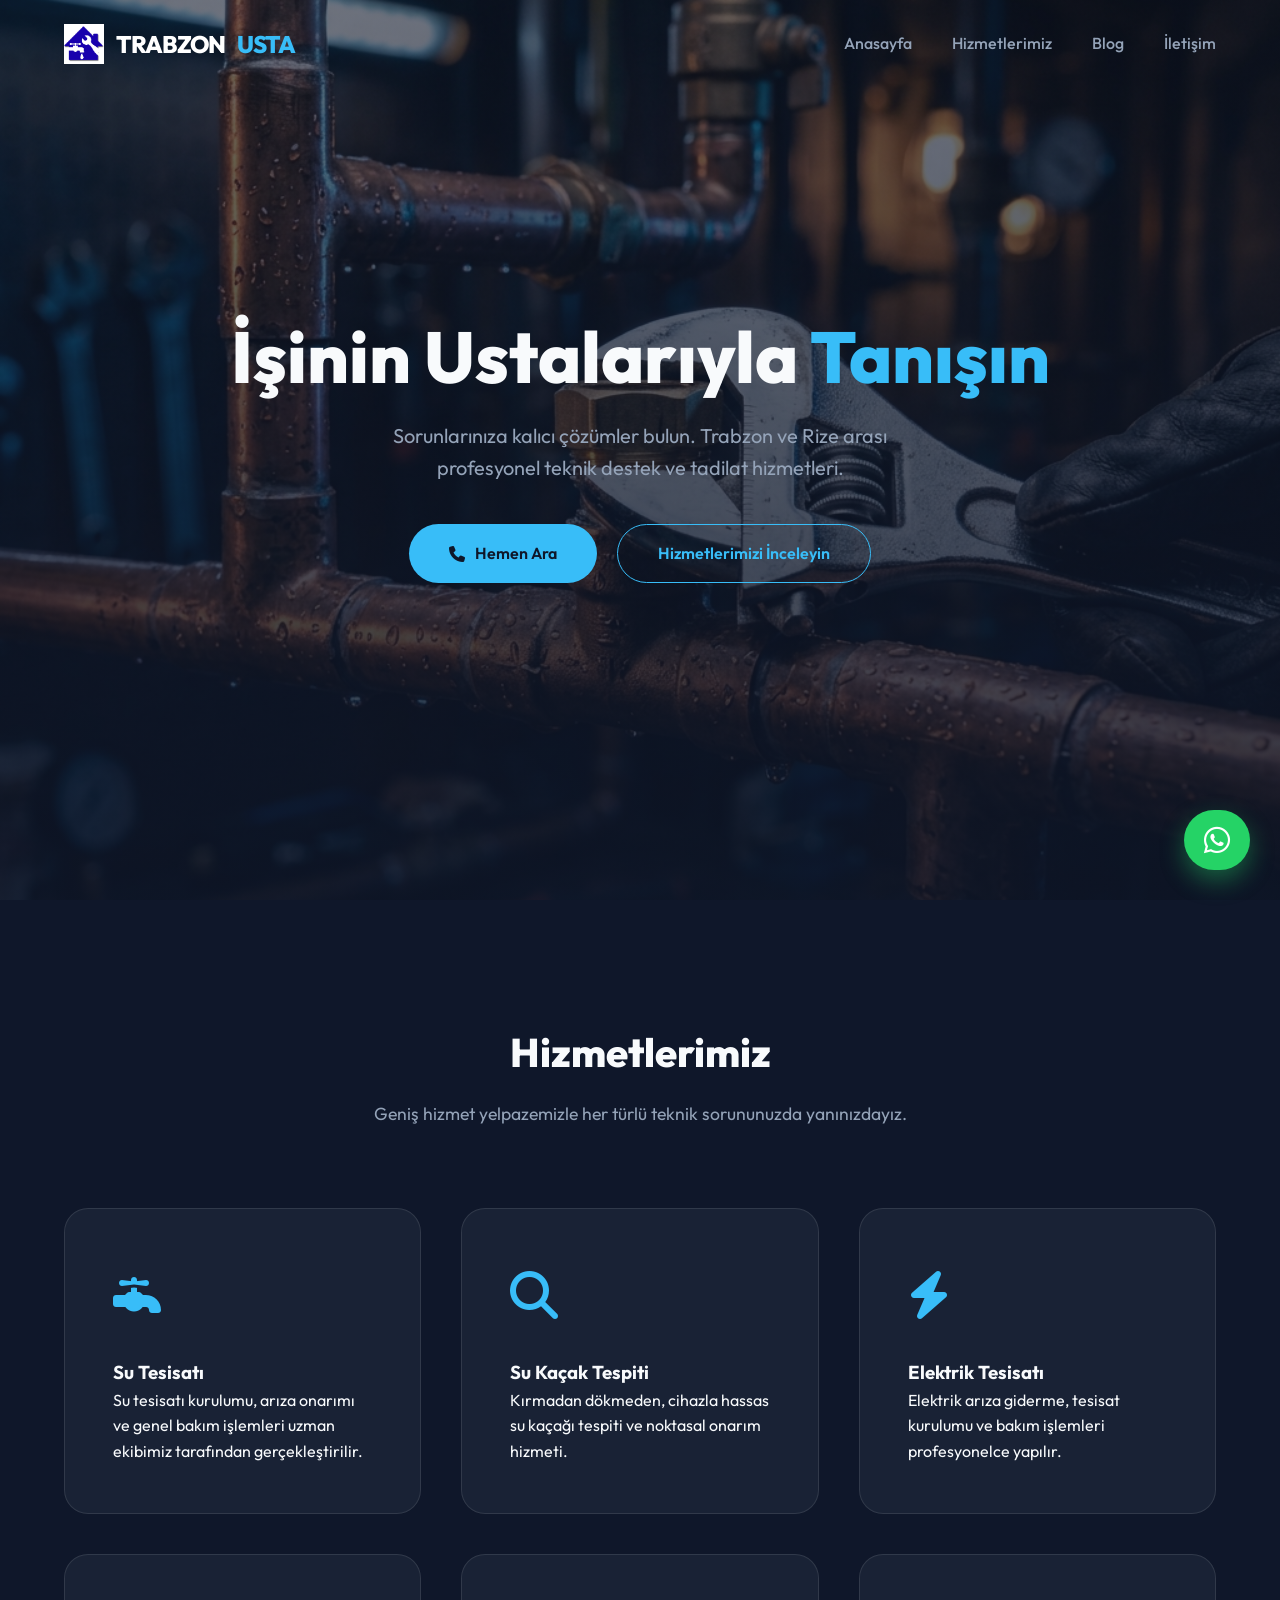
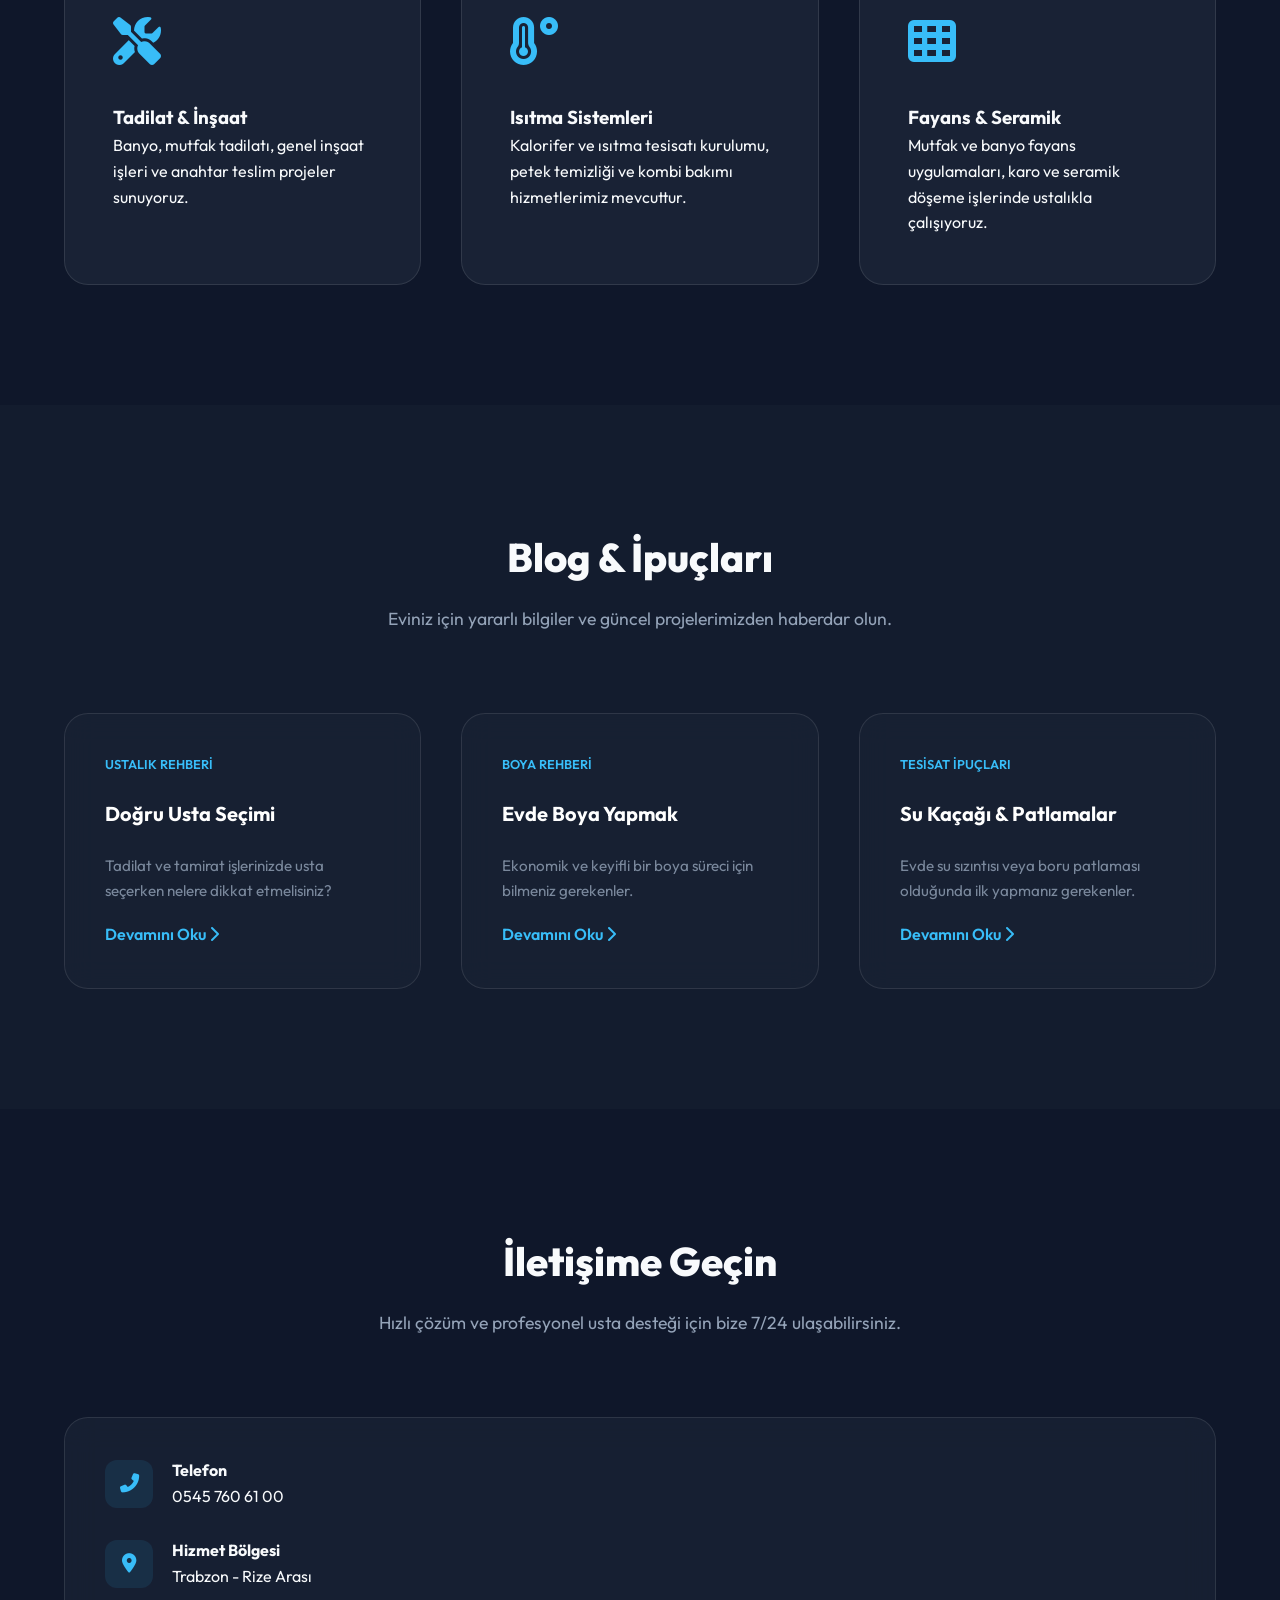
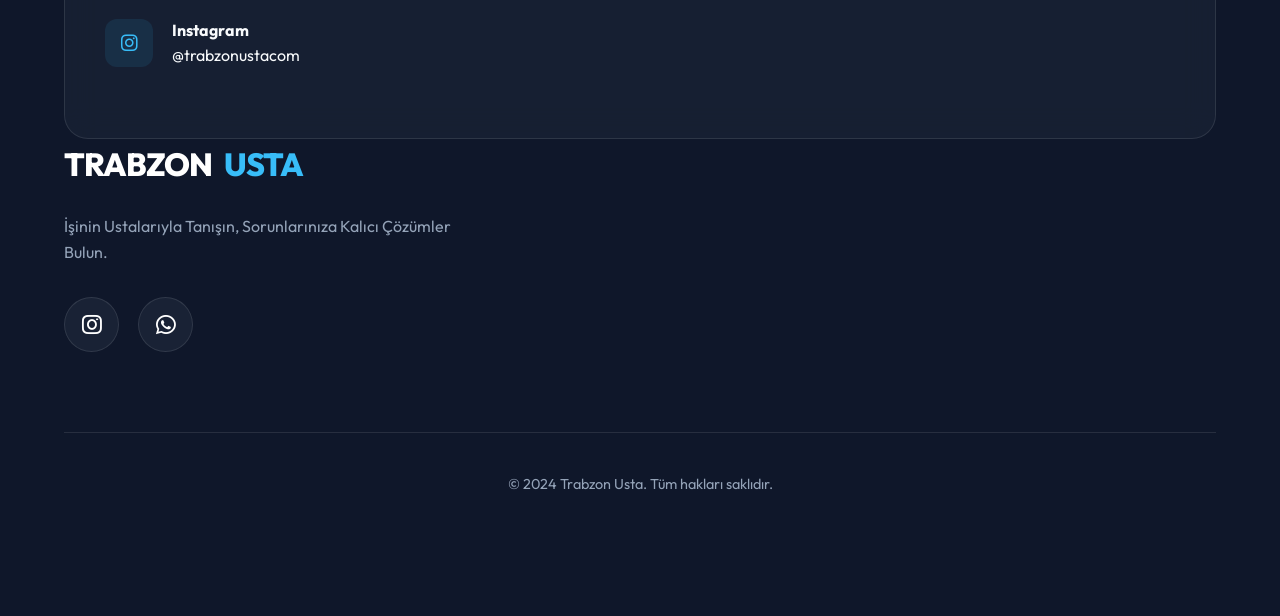
==== commit c6e729c2: "Update index.html" ====
--- a/index.html
+++ b/index.html
@@ -3,8 +3,8 @@
 <head>
     <meta charset="UTF-8">
     <meta name="viewport" content="width=device-width, initial-scale=1.0">
-    <title>Trabzon Usta | İşinin Ustalarıyla Tanışın</title>
-    <meta name="description" content="Trabzon ve Rize arası profesyonel su tesisatı, elektrik, tadilat ve genel inşaat işleri. Kalıcı çözümler için doğru adres.">
+    <title>Trabzon Usta | Su Tesisat Su Kaçak Tamir Bakım Hizmetleri</title>
+    <meta name="description" content="Trabzon ve Rize arası profesyonel su tesisatı, kaçak tespit, elektrik, tadilat ve genel inşaat işleri. Kalıcı çözümler için doğru adres.">
     
     <!-- Favicon -->
     <link rel="icon" type="image/png" href="logo.png">
--- a/style_v2.css
+++ b/style_v2.css
@@ -81,6 +81,7 @@
 .section-header p { color: var(--text-secondary); font-size: 1.1rem; }
 
 /* Grids */
+.grid-base { display: grid; grid-template-columns: repeat(auto-fit, minmax(320px, 1fr)); gap: 2.5rem; }
 .services-grid { display: grid; grid-template-columns: repeat(auto-fit, minmax(320px, 1fr)); gap: 2.5rem; }
 
 .service-card {
@@ -90,48 +91,17 @@
 .service-card:hover { transform: translateY(-10px); border-color: var(--accent-blue); background: rgba(30, 41, 59, 0.9); }
 .service-icon { font-size: 3rem; color: var(--accent-blue); margin-bottom: 1.5rem; }
 
-/* Blog Compact Cards - REFINED */
+/* Blog Compact Cards */
 .blog-card-compact {
-    background: rgba(30, 41, 59, 0.4); 
-    padding: 2.5rem; 
-    border-radius: 24px; 
-    border: 1px solid var(--glass-border);
-    transition: var(--transition-smooth);
-    -webkit-backdrop-filter: blur(15px); 
-    backdrop-filter: blur(15px);
-    display: flex; 
-    flex-direction: column; 
-    height: 100%;
+    background: rgba(30, 41, 59, 0.4); padding: 2.5rem; border-radius: 24px; border: 1px solid var(--glass-border);
+    transition: var(--transition-smooth); -webkit-backdrop-filter: blur(15px); backdrop-filter: blur(15px);
+    display: flex; flex-direction: column; height: 100%;
 }
-.blog-card-compact:hover { 
-    border-color: var(--accent-blue); 
-    transform: translateY(-8px); 
-    background: rgba(30, 41, 59, 0.8); 
-    box-shadow: 0 20px 40px rgba(0,0,0,0.3);
-}
+.blog-card-compact:hover { border-color: var(--accent-blue); transform: translateY(-8px); background: rgba(30, 41, 59, 0.8); }
 .blog-card-compact h4 { font-size: 1.4rem; margin: 1rem 0; color: white; }
 .blog-card-compact p { color: var(--text-secondary); font-size: 1rem; line-height: 1.6; }
 
-/* WhatsApp */
-.whatsapp-btn {
-    position: fixed; bottom: 30px; right: 30px; 
-    height: 60px; min-width: 60px;
-    background: #25d366; border-radius: 50px; 
-    display: flex; align-items: center; justify-content: center;
-    color: white !important;
-    box-shadow: 0 10px 25px rgba(37, 211, 102, 0.4); z-index: 1001;
-    transition: all 0.5s cubic-bezier(0.68, -0.55, 0.265, 1.55);
-    overflow: hidden; padding: 0 18px; border: none;
-}
-.whatsapp-btn i { font-size: 30px; min-width: 30px; text-align: center; }
-.whatsapp-btn span {
-    max-width: 0; opacity: 0; white-space: nowrap;
-    transition: all 0.5s ease; font-weight: 600; font-size: 1rem;
-}
-.whatsapp-btn:hover { padding: 0 25px; }
-.whatsapp-btn:hover span { max-width: 200px; opacity: 1; margin-left: 10px; }
-
-/* Mobile */
+/* Mobile Menu */
 @media (max-width: 768px) {
     .section { padding: 80px 5%; }
     .hero h1 { font-size: 2.5rem; }
@@ -144,17 +114,39 @@
     }
     .nav-links.active { right: 0; }
     .nav-links a { font-size: 1.8rem; color: white !important; }
-    .cta-group { flex-direction: column; gap: 1rem; }
     .btn { width: 100%; justify-content: center; }
     .whatsapp-btn span { display: none; }
     .whatsapp-btn { width: 60px; padding: 0; border-radius: 50%; }
 }
 
+/* WhatsApp Overlay */
+.whatsapp-btn {
+    position: fixed; bottom: 30px; right: 30px; 
+    height: 60px; min-width: 60px;
+    background: #25d366; border-radius: 50px; 
+    display: flex; align-items: center; justify-content: center;
+    color: white !important; box-shadow: 0 10px 25px rgba(37, 211, 102, 0.4); z-index: 1001;
+    transition: all 0.5s cubic-bezier(0.68, -0.55, 0.265, 1.55);
+    overflow: hidden; padding: 0 18px; border: none;
+}
+.whatsapp-btn i { font-size: 30px; min-width: 30px; text-align: center; }
+.whatsapp-btn span { max-width: 0; opacity: 0; white-space: nowrap; transition: all 0.5s ease; font-weight: 600; }
+.whatsapp-btn:hover { padding: 0 25px; }
+.whatsapp-btn:hover span { max-width: 200px; opacity: 1; margin-left: 10px; }
+
 /* Footer & Contact Specifics (ONLY) */
+.contact-info-card { 
+    padding: 2.5rem; background: rgba(30, 41, 59, 0.5); border-radius: 24px; 
+    border: 1px solid var(--glass-border); -webkit-backdrop-filter: blur(15px); backdrop-filter: blur(15px);
+}
+.contact-item { display: flex; align-items: center; gap: 1.2rem; margin-bottom: 1.8rem; }
+.contact-item i { 
+    width: 48px; height: 48px; background: rgba(56, 189, 248, 0.1); border-radius: 12px; 
+    display: flex; justify-content: center; align-items: center; color: var(--accent-blue); font-size: 1.2rem; flex-shrink: 0;
+}
 .footer-brand-area { display: flex; flex-direction: column; gap: 1.5rem; }
 .footer-logo { font-size: 2rem !important; }
 .footer-description { color: var(--text-secondary); max-width: 400px; }
-
 .footer-social-group { display: flex; gap: 1.2rem; margin-top: 0.5rem; }
 .social-icon { 
     width: 55px; height: 55px; background: var(--bg-card); border-radius: 50%;
@@ -162,19 +154,15 @@
     border: 1px solid var(--glass-border); color: white !important; font-size: 1.4rem;
     transition: var(--transition-smooth); -webkit-backdrop-filter: blur(10px); backdrop-filter: blur(10px);
 }
-.social-icon:hover { 
-    transform: translateY(-5px) scale(1.1); border-color: var(--accent-blue); color: var(--accent-blue) !important;
-    background: rgba(30, 41, 59, 0.9);
-}
-
-.footer-bottom { 
-    text-align: center; margin-top: 80px; padding-top: 40px; 
-    border-top: 1px solid var(--glass-border); color: var(--text-secondary); font-size: 0.9rem;
-}
-
+.social-icon:hover { transform: translateY(-5px) scale(1.1); border-color: var(--accent-blue); color: var(--accent-blue) !important; background: rgba(30, 41, 59, 0.9); }
+.footer-bottom { text-align: center; margin-top: 80px; padding-top: 40px; border-top: 1px solid var(--glass-border); color: var(--text-secondary); font-size: 0.9rem; }
 .contact-item a:hover { color: var(--accent-blue) !important; }
 
 @media (max-width: 768px) {
-    .footer-brand-area { align-items: center; text-align: center; margin-top: 2rem; }
+    .footer-brand-area { align-items: center; text-align: center; margin-top: 4rem; }
     .footer-social-group { justify-content: center; }
 }
+
+/* Animations */
+.reveal { opacity: 0; transform: translateY(30px); transition: 1s cubic-bezier(0.4, 0, 0.2, 1); }
+.reveal.active { opacity: 1; transform: translateY(0); }
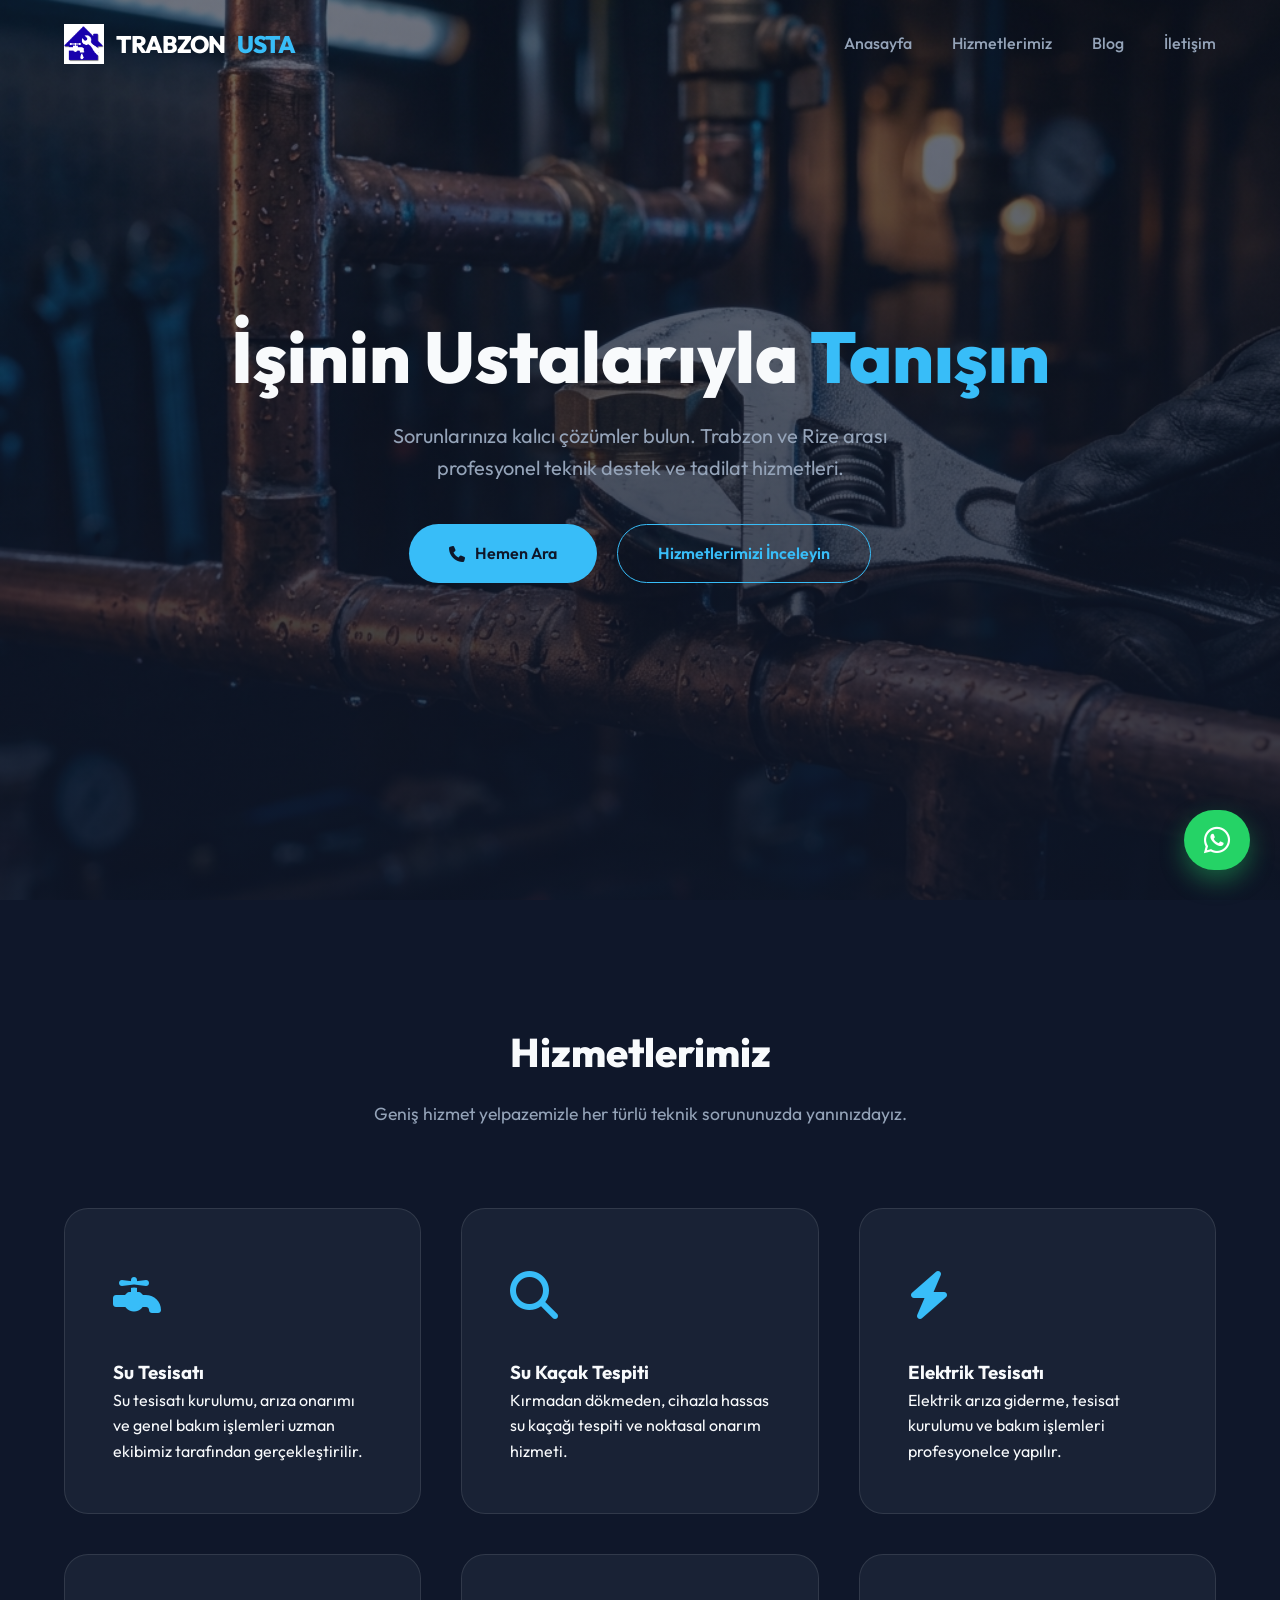
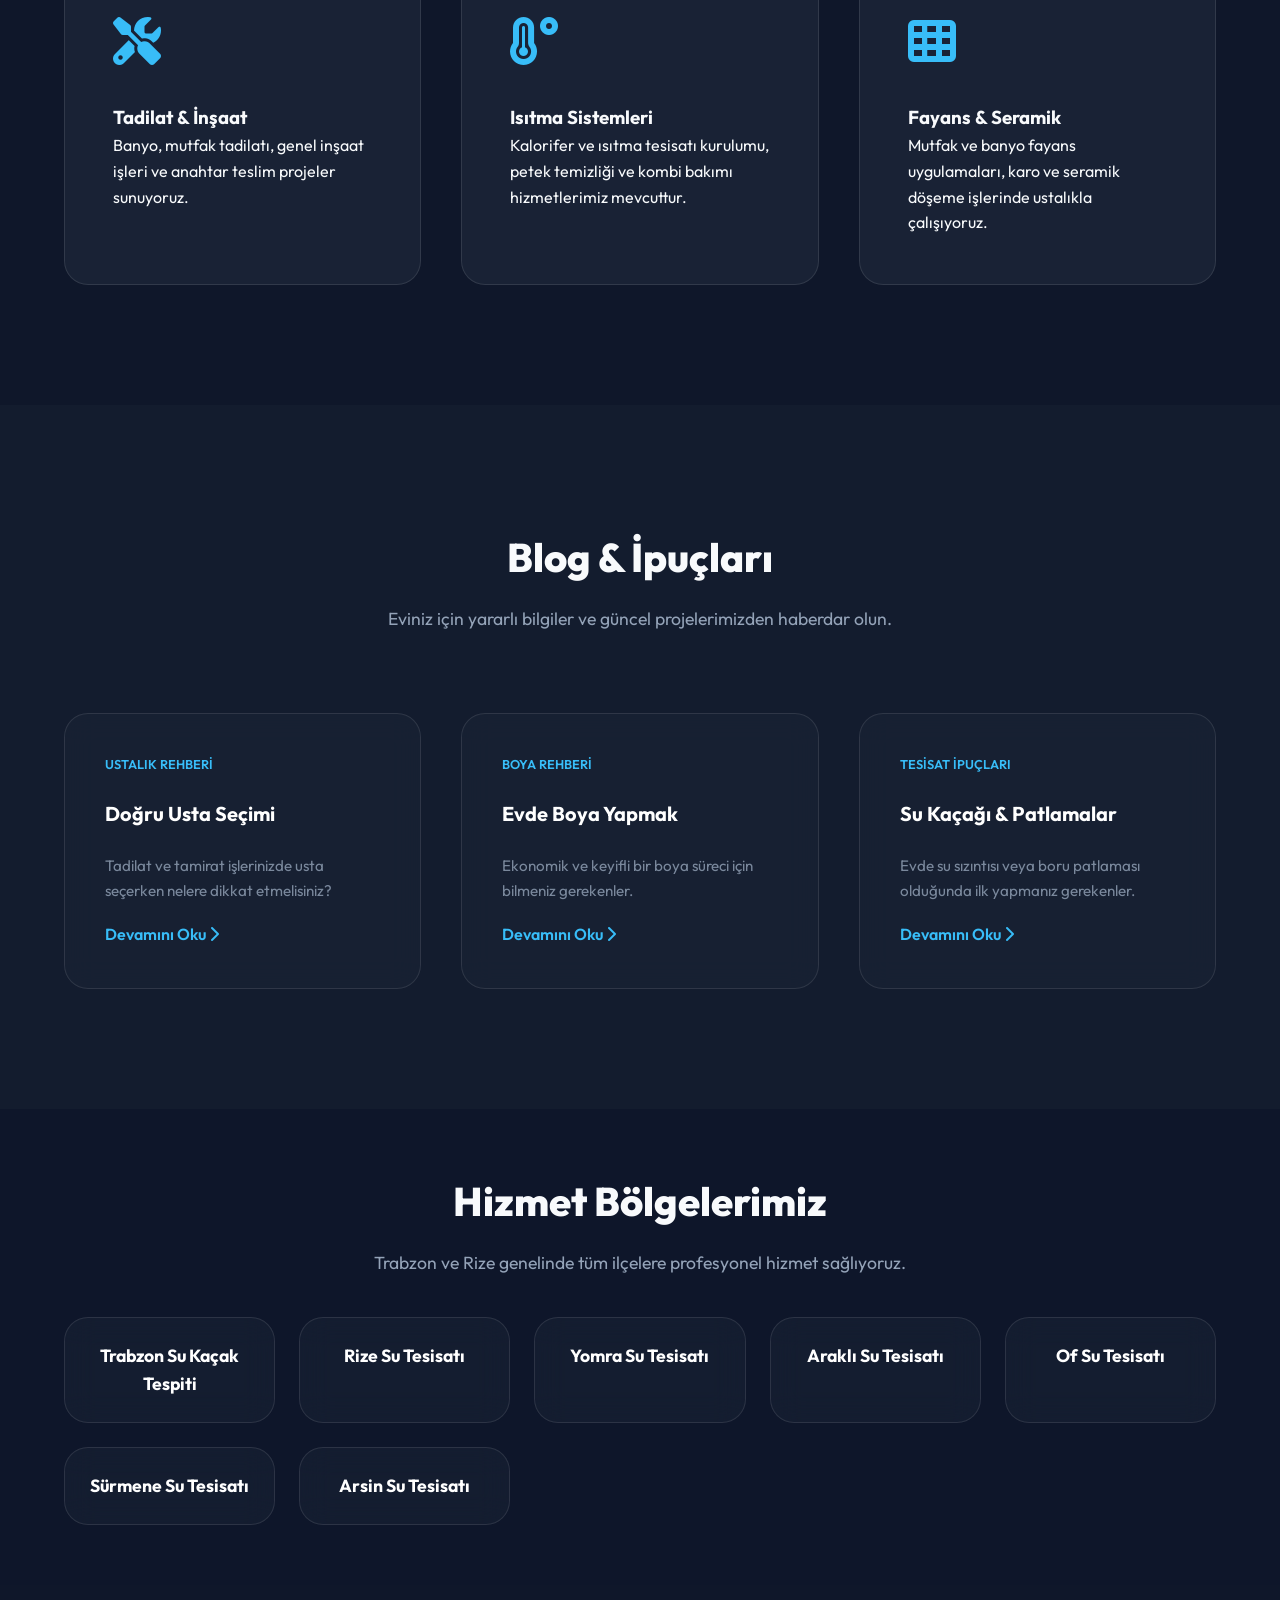
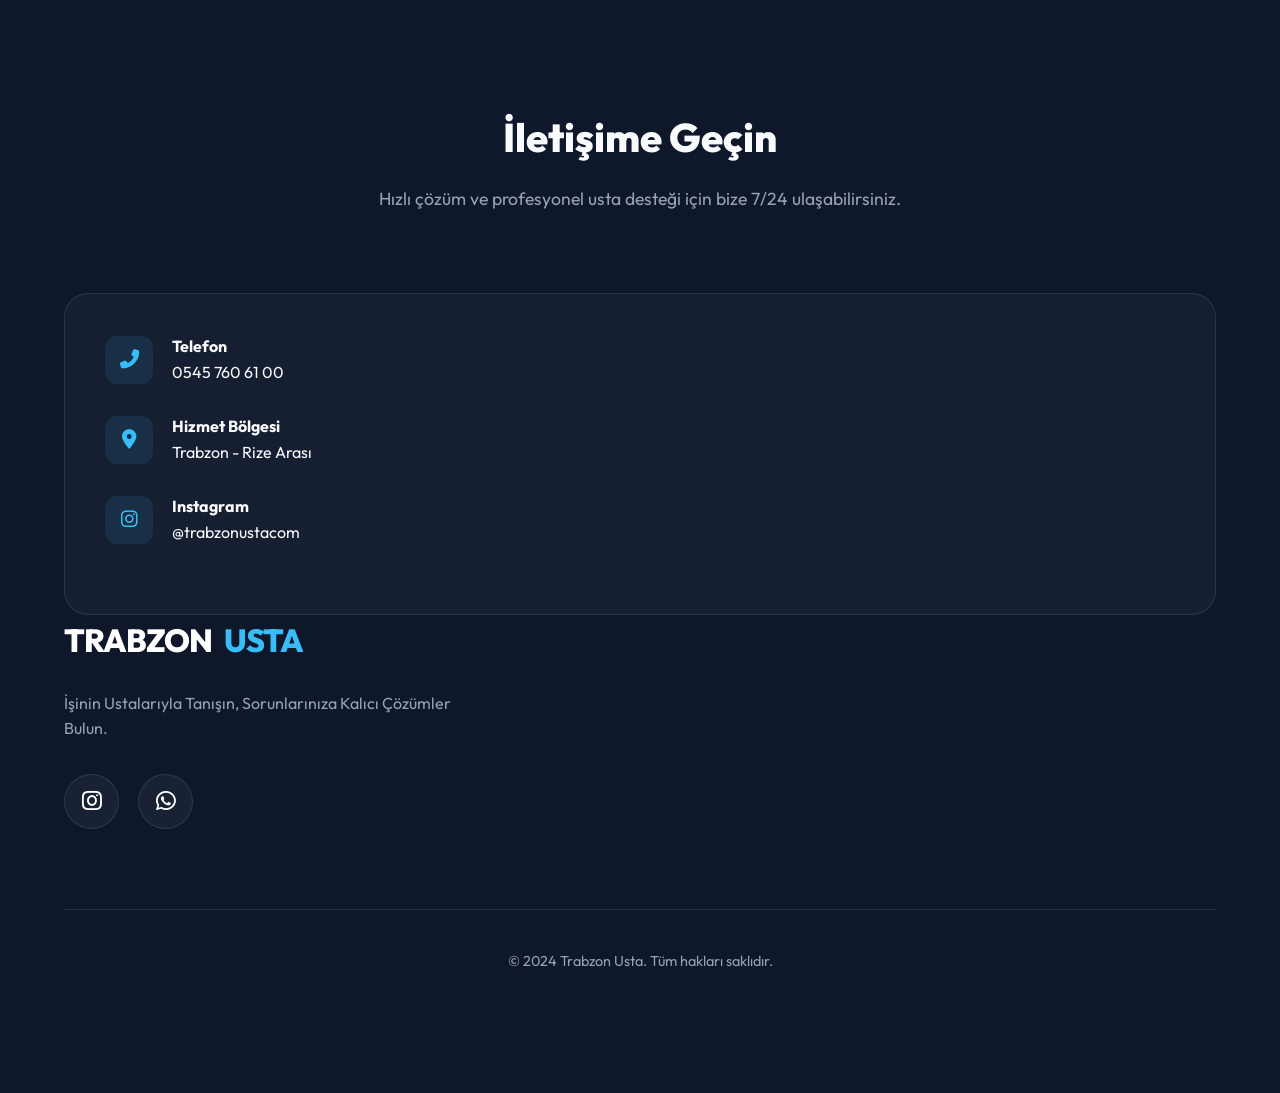
==== commit 951d1cf5: "SEO optimization and region pages" ====
--- a/index.html
+++ b/index.html
@@ -1,24 +1,29 @@
 <!DOCTYPE html>
 <html lang="tr">
+
 <head>
     <meta charset="UTF-8">
     <meta name="viewport" content="width=device-width, initial-scale=1.0">
     <title>Trabzon Usta | Su Tesisat Su Kaçak Tamir Bakım Hizmetleri</title>
-    <meta name="description" content="Trabzon ve Rize arası profesyonel su tesisatı, kaçak tespit, elektrik, tadilat ve genel inşaat işleri. Kalıcı çözümler için doğru adres.">
-    
+    <meta name="description"
+        content="Trabzon ve Rize arası profesyonel su tesisatı, elektrik, tadilat ve genel inşaat işleri. Kalıcı çözümler için doğru adres.">
+    <meta name="keywords"
+        content="trabzon usta, trabzon su tesisat, rize su arıza, tamirci, su kaçak tespit, trabzon seramik">
+
     <!-- Favicon -->
     <link rel="icon" type="image/png" href="logo.png">
-    
+
     <!-- Google Fonts -->
     <link rel="preconnect" href="https://fonts.googleapis.com">
     <link rel="preconnect" href="https://fonts.gstatic.com" crossorigin>
-    
+
     <!-- Font Awesome -->
     <link rel="stylesheet" href="https://cdnjs.cloudflare.com/ajax/libs/font-awesome/6.4.0/css/all.min.css">
-    
+
     <!-- Custom Style -->
     <link rel="stylesheet" href="style_v2.css">
 </head>
+
 <body>
     <div class="bg-mesh"></div>
 
@@ -41,7 +46,8 @@
     <section class="hero" id="home">
         <div class="hero-content">
             <h1 class="reveal">İşinin Ustalarıyla <span>Tanışın</span></h1>
-            <p class="reveal">Sorunlarınıza kalıcı çözümler bulun. Trabzon ve Rize arası profesyonel teknik destek ve tadilat hizmetleri.</p>
+            <p class="reveal">Sorunlarınıza kalıcı çözümler bulun. Trabzon ve Rize arası profesyonel teknik destek ve
+                tadilat hizmetleri.</p>
             <div class="cta-group reveal">
                 <a href="tel:05457606100" class="btn btn-primary"><i class="fas fa-phone"></i> Hemen Ara</a>
                 <a href="#services" class="btn btn-outline">Hizmetlerimizi İnceleyin</a>
@@ -58,7 +64,8 @@
             <div class="service-card reveal">
                 <div class="service-icon"><i class="fas fa-faucet"></i></div>
                 <h3>Su Tesisatı</h3>
-                <p>Su tesisatı kurulumu, arıza onarımı ve genel bakım işlemleri uzman ekibimiz tarafından gerçekleştirilir.</p>
+                <p>Su tesisatı kurulumu, arıza onarımı ve genel bakım işlemleri uzman ekibimiz tarafından
+                    gerçekleştirilir.</p>
             </div>
             <div class="service-card reveal">
                 <div class="service-icon"><i class="fas fa-search"></i></div>
@@ -95,22 +102,64 @@
         </div>
         <div class="services-grid" style="grid-template-columns: repeat(auto-fit, minmax(280px, 1fr));">
             <a href="blog/dogru-usta-secimi.html" class="blog-card-compact reveal">
-                <div style="color: var(--accent-blue); font-size: 0.8rem; font-weight: 600; text-transform: uppercase; margin-bottom: 0.5rem;">Ustalık Rehberi</div>
+                <div
+                    style="color: var(--accent-blue); font-size: 0.8rem; font-weight: 600; text-transform: uppercase; margin-bottom: 0.5rem;">
+                    Ustalık Rehberi</div>
                 <h4 style="font-size: 1.25rem;">Doğru Usta Seçimi</h4>
-                <p style="font-size: 0.95rem; opacity: 0.8; margin-top: 0.5rem;">Tadilat ve tamirat işlerinizde usta seçerken nelere dikkat etmelisiniz?</p>
-                <div style="margin-top: auto; padding-top: 1.2rem; color: var(--accent-blue); font-weight: 600;">Devamını Oku <i class="fas fa-chevron-right"></i></div>
+                <p style="font-size: 0.95rem; opacity: 0.8; margin-top: 0.5rem;">Tadilat ve tamirat işlerinizde usta
+                    seçerken nelere dikkat etmelisiniz?</p>
+                <div style="margin-top: auto; padding-top: 1.2rem; color: var(--accent-blue); font-weight: 600;">
+                    Devamını Oku <i class="fas fa-chevron-right"></i></div>
             </a>
             <a href="blog/evde-boya-yapmak.html" class="blog-card-compact reveal">
-                <div style="color: var(--accent-blue); font-size: 0.8rem; font-weight: 600; text-transform: uppercase; margin-bottom: 0.5rem;">Boya Rehberi</div>
+                <div
+                    style="color: var(--accent-blue); font-size: 0.8rem; font-weight: 600; text-transform: uppercase; margin-bottom: 0.5rem;">
+                    Boya Rehberi</div>
                 <h4 style="font-size: 1.25rem;">Evde Boya Yapmak</h4>
-                <p style="font-size: 0.95rem; opacity: 0.8; margin-top: 0.5rem;">Ekonomik ve keyifli bir boya süreci için bilmeniz gerekenler.</p>
-                <div style="margin-top: auto; padding-top: 1.2rem; color: var(--accent-blue); font-weight: 600;">Devamını Oku <i class="fas fa-chevron-right"></i></div>
+                <p style="font-size: 0.95rem; opacity: 0.8; margin-top: 0.5rem;">Ekonomik ve keyifli bir boya süreci
+                    için bilmeniz gerekenler.</p>
+                <div style="margin-top: auto; padding-top: 1.2rem; color: var(--accent-blue); font-weight: 600;">
+                    Devamını Oku <i class="fas fa-chevron-right"></i></div>
             </a>
             <a href="blog/su-kacagi-tespiti.html" class="blog-card-compact reveal">
-                <div style="color: var(--accent-blue); font-size: 0.8rem; font-weight: 600; text-transform: uppercase; margin-bottom: 0.5rem;">Tesisat İpuçları</div>
+                <div
+                    style="color: var(--accent-blue); font-size: 0.8rem; font-weight: 600; text-transform: uppercase; margin-bottom: 0.5rem;">
+                    Tesisat İpuçları</div>
                 <h4 style="font-size: 1.25rem;">Su Kaçağı & Patlamalar</h4>
-                <p style="font-size: 0.95rem; opacity: 0.8; margin-top: 0.5rem;">Evde su sızıntısı veya boru patlaması olduğunda ilk yapmanız gerekenler.</p>
-                <div style="margin-top: auto; padding-top: 1.2rem; color: var(--accent-blue); font-weight: 600;">Devamını Oku <i class="fas fa-chevron-right"></i></div>
+                <p style="font-size: 0.95rem; opacity: 0.8; margin-top: 0.5rem;">Evde su sızıntısı veya boru patlaması
+                    olduğunda ilk yapmanız gerekenler.</p>
+                <div style="margin-top: auto; padding-top: 1.2rem; color: var(--accent-blue); font-weight: 600;">
+                    Devamını Oku <i class="fas fa-chevron-right"></i></div>
+            </a>
+        </div>
+    </section>
+
+    <section class="section" id="regions" style="padding-top: 60px; padding-bottom: 60px; background: rgba(15, 23, 42, 0.5);">
+        <div class="section-header reveal" style="margin-bottom: 40px;">
+            <h2>Hizmet Bölgelerimiz</h2>
+            <p>Trabzon ve Rize genelinde tüm ilçelere profesyonel hizmet sağlıyoruz.</p>
+        </div>
+        <div class="services-grid" style="grid-template-columns: repeat(auto-fit, minmax(200px, 1fr)); gap: 1.5rem;">
+            <a href="trabzon-su-kacak-tespiti.html" class="blog-card-compact reveal" style="padding: 1.5rem; text-align: center;">
+                <h4 style="font-size: 1.1rem; margin: 0;">Trabzon Su Kaçak Tespiti</h4>
+            </a>
+            <a href="rize-su-tesisat.html" class="blog-card-compact reveal" style="padding: 1.5rem; text-align: center;">
+                <h4 style="font-size: 1.1rem; margin: 0;">Rize Su Tesisatı</h4>
+            </a>
+            <a href="yomra-su-tesisat.html" class="blog-card-compact reveal" style="padding: 1.5rem; text-align: center;">
+                <h4 style="font-size: 1.1rem; margin: 0;">Yomra Su Tesisatı</h4>
+            </a>
+            <a href="arakli-su-tesisat.html" class="blog-card-compact reveal" style="padding: 1.5rem; text-align: center;">
+                <h4 style="font-size: 1.1rem; margin: 0;">Araklı Su Tesisatı</h4>
+            </a>
+            <a href="of-su-tesisat.html" class="blog-card-compact reveal" style="padding: 1.5rem; text-align: center;">
+                <h4 style="font-size: 1.1rem; margin: 0;">Of Su Tesisatı</h4>
+            </a>
+            <a href="surmene-su-tesisat.html" class="blog-card-compact reveal" style="padding: 1.5rem; text-align: center;">
+                <h4 style="font-size: 1.1rem; margin: 0;">Sürmene Su Tesisatı</h4>
+            </a>
+            <a href="arsin-su-tesisat.html" class="blog-card-compact reveal" style="padding: 1.5rem; text-align: center;">
+                <h4 style="font-size: 1.1rem; margin: 0;">Arsin Su Tesisatı</h4>
             </a>
         </div>
     </section>
@@ -120,7 +169,7 @@
             <h2>İletişime Geçin</h2>
             <p>Hızlı çözüm ve profesyonel usta desteği için bize 7/24 ulaşabilirsiniz.</p>
         </div>
-        
+
         <div class="contact-container">
             <div class="contact-info-card reveal">
                 <div class="contact-item">
@@ -150,8 +199,10 @@
                 <a href="#" class="logo footer-logo">TRABZON<span>USTA</span></a>
                 <p class="footer-description">İşinin Ustalarıyla Tanışın, Sorunlarınıza Kalıcı Çözümler Bulun.</p>
                 <div class="footer-social-group">
-                    <a href="https://www.instagram.com/trabzonustacom" target="_blank" class="social-icon"><i class="fab fa-instagram"></i></a>
-                    <a href="https://wa.me/905457606100" target="_blank" class="social-icon"><i class="fab fa-whatsapp"></i></a>
+                    <a href="https://www.instagram.com/trabzonustacom" target="_blank" class="social-icon"><i
+                            class="fab fa-instagram"></i></a>
+                    <a href="https://wa.me/905457606100" target="_blank" class="social-icon"><i
+                            class="fab fa-whatsapp"></i></a>
                 </div>
             </div>
         </div>
@@ -169,4 +220,5 @@
 
     <script src="main.js"></script>
 </body>
-</html>
+
+</html>
